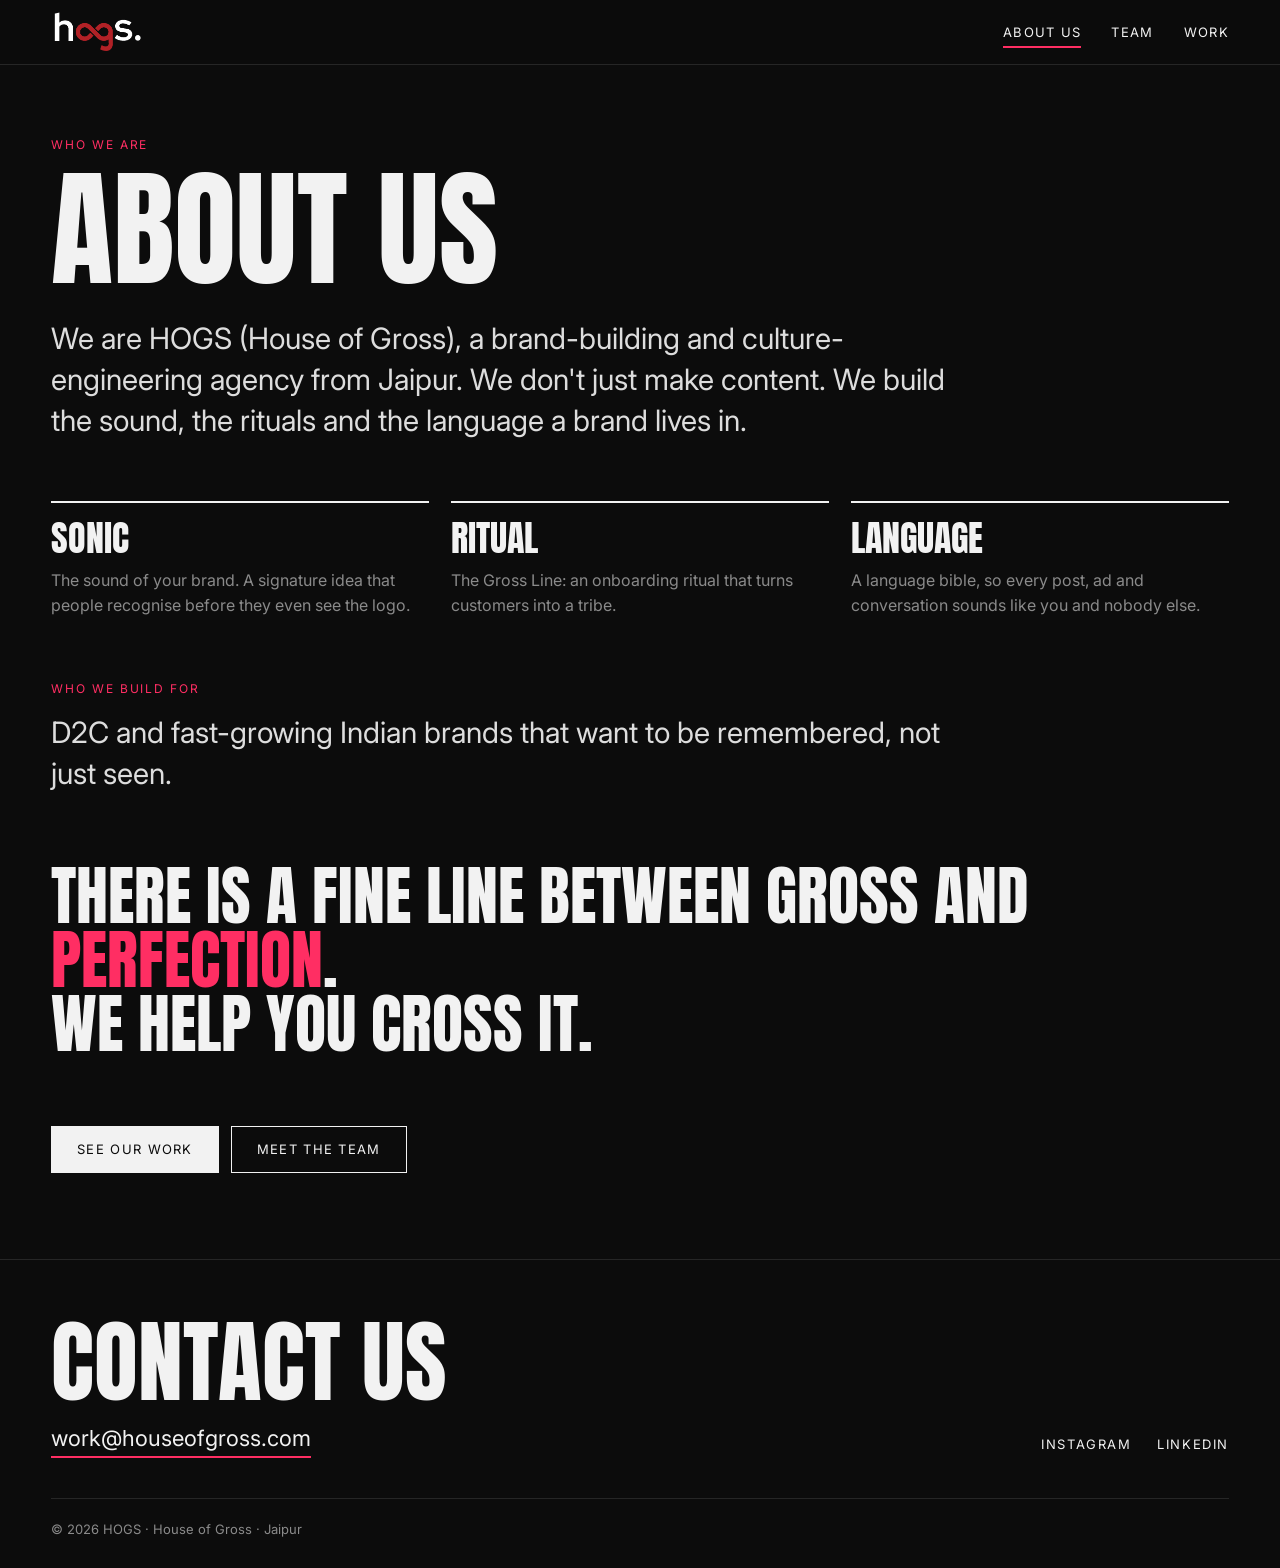
==== about.html @ 58423168 "Add files via upload" ====
<!DOCTYPE html>
<html lang="en"><head>
<meta charset="utf-8">
<meta name="viewport" content="width=device-width, initial-scale=1">
<title>About us | HOGS — House of Gross</title>
<link rel="icon" type="image/png" href="images/favicon.png?v=2">
<link rel="preconnect" href="https://fonts.googleapis.com">
<link rel="preconnect" href="https://fonts.gstatic.com" crossorigin>
<link href="https://fonts.googleapis.com/css2?family=Anton&family=Inter:wght@400;500;600&display=swap" rel="stylesheet">
<link rel="stylesheet" href="css/style.css?v=2">
</head><body>
<main class="page">
  <div class="eyebrow rise">Who we are</div>
  <h1 class="rise" style="--i:1">About us</h1>
  <p class="lead rise" style="--i:2">We are HOGS (House of Gross), a brand-building and culture-engineering agency from Jaipur. We don't just make content. We build the sound, the rituals and the language a brand lives in.</p>

  <div class="cols">
    <div class="col rise" style="--i:3"><h3>Sonic</h3><p>The sound of your brand. A signature idea that people recognise before they even see the logo.</p></div>
    <div class="col rise" style="--i:4"><h3>Ritual</h3><p>The Gross Line: an onboarding ritual that turns customers into a tribe.</p></div>
    <div class="col rise" style="--i:5"><h3>Language</h3><p>A language bible, so every post, ad and conversation sounds like you and nobody else.</p></div>
  </div>

  <div class="eyebrow">Who we build for</div>
  <p class="lead">D2C and fast-growing Indian brands that want to be remembered, not just seen.</p>

  <p class="quote">There is a fine line between Gross and <b>Perfection</b>.<br>We help you cross it.</p>

  <p><a class="btn" href="work.html">See our work</a> &nbsp; <a class="btn ghost" href="team.html">Meet the team</a></p>
</main>
<script src="js/layout.js?v=1"></script>
</body></html>
---- css/style.css ----
*{box-sizing:border-box}
:root{--bg:#0c0c0c;--fg:#f2f2f2;--mut:#8a8a8a;--line:#262626;--acc:#ff2e63}
html{scroll-behavior:smooth}
body{margin:0;background:var(--bg);color:var(--fg);font:16px/1.6 Inter,system-ui,sans-serif}
body.loading{overflow:hidden}
a{color:inherit;text-decoration:none}
h1,h2,h3{font-family:Anton,Impact,sans-serif;font-weight:400;text-transform:uppercase;margin:0;line-height:.95}

/* ===== LOGO LOADER ===== */
#loader{position:fixed;inset:0;z-index:100;background:#0c0c0c;display:flex;flex-direction:column;align-items:center;justify-content:center;gap:22px;
  transition:transform .9s cubic-bezier(.77,0,.18,1);animation:fail 0s 8s forwards}
#loader.out{transform:translateY(-100%)}
#loader img{width:clamp(120px,18vw,200px);opacity:0;transform:scale(.8);filter:blur(10px);
  animation:logoIn 1.1s cubic-bezier(.2,.7,.2,1) .2s forwards}
#loader span{height:2px;width:0;background:var(--acc);animation:line 1s ease .9s forwards}
@keyframes logoIn{to{opacity:1;transform:none;filter:blur(0)}}
@keyframes line{to{width:clamp(120px,18vw,200px)}}
@keyframes fail{to{visibility:hidden}}

/* ===== HEADER ===== */
header.site{position:sticky;top:0;z-index:20;display:flex;align-items:center;justify-content:space-between;
  padding:12px 4vw;background:rgba(12,12,12,.94);border-bottom:1px solid var(--line)}
header.site .logo img{height:40px;width:auto;display:block}
header.site nav{display:flex;gap:30px}
header.site nav a{position:relative;padding:6px 0;font-size:13px;letter-spacing:.1em;text-transform:uppercase}
header.site nav a:after{content:"";position:absolute;left:0;bottom:0;height:2px;width:0;background:var(--acc);transition:width .3s ease}
header.site nav a:hover:after,header.site nav a.on:after{width:100%}

/* ===== FOOTER ===== */
footer.site{display:grid;grid-template-columns:1fr auto;gap:30px;align-items:end;
  margin-top:50px;padding:60px 4vw 28px;border-top:1px solid var(--line)}
footer.site h3{font-size:clamp(40px,7vw,96px)}
footer.site h3 a:hover{color:var(--acc)}
footer.site .em{display:inline-block;margin-top:16px;font-size:clamp(16px,2vw,22px);border-bottom:2px solid var(--acc)}
footer.site .fs{display:flex;gap:26px}
footer.site .fs a{font-size:13px;letter-spacing:.12em;text-transform:uppercase;border-bottom:1px solid transparent;padding-bottom:3px;transition:.25s}
footer.site .fs a:hover{color:var(--acc);border-color:var(--acc)}
footer.site .fb{grid-column:1/-1;margin-top:10px;padding-top:20px;border-top:1px solid var(--line);color:var(--mut);font-size:13px}

/* ===== PHOTO WALL (justified rows) ===== */
#wall{padding:4px}
.row{display:flex;gap:4px;margin-bottom:4px}
.row img{flex:var(--r) 1 0px;min-width:0;height:100%;object-fit:cover;display:block;background:#181818;
  opacity:0;transform:translateY(40px);
  transition:opacity .8s ease,transform .8s cubic-bezier(.2,.7,.2,1);
  transition-delay:calc(min(var(--i),10)*70ms)}
body.show .row img{opacity:1;transform:none}

/* ===== INNER PAGES ===== */
.page{max-width:1300px;margin:0 auto;padding:70px 4vw 20px}
.eyebrow{margin-bottom:14px;color:var(--acc);font-size:12px;letter-spacing:.16em;text-transform:uppercase}
.page h1{font-size:clamp(52px,10vw,140px);margin-bottom:28px}
.lead{max-width:900px;margin:0 0 20px;font-size:clamp(19px,2.3vw,30px);line-height:1.4;color:#ddd}
.cols{display:grid;grid-template-columns:repeat(3,1fr);gap:22px;margin:60px 0}
.col{padding-top:18px;border-top:2px solid var(--fg)}
.col h3{margin-bottom:12px;font-size:36px}.col p{margin:0;color:var(--mut)}
.quote{margin:70px 0;font:clamp(30px,5vw,68px)/1 Anton,Impact,sans-serif;text-transform:uppercase}
.quote b{color:var(--acc);font-weight:400}
.btn{display:inline-block;padding:13px 26px;background:var(--fg);color:var(--bg);font-size:13px;letter-spacing:.1em;text-transform:uppercase;transition:.25s}
.btn:hover{background:var(--acc);color:#fff}
.btn.ghost{background:none;color:var(--fg);box-shadow:inset 0 0 0 1px var(--fg)}
.btn.ghost:hover{background:var(--fg);color:var(--bg)}

/* team */
.team{display:grid;grid-template-columns:repeat(4,1fr);gap:16px;margin-top:50px}
.mem{background:#161616;padding-bottom:18px}
.mem .pic{position:relative;overflow:hidden;aspect-ratio:4/5;display:flex;align-items:center;justify-content:center;
  background:linear-gradient(160deg,var(--a),var(--b));font:96px Anton,Impact,sans-serif;color:rgba(255,255,255,.9)}
.mem .pic img{position:absolute;inset:0;width:100%;height:100%;object-fit:cover;transition:transform .7s ease}
.mem:hover .pic img{transform:scale(1.06)}
.mem h3{margin:18px 18px 4px;font-size:26px}
.mem .role{margin:0 18px;color:var(--acc);font-size:11px;letter-spacing:.14em;text-transform:uppercase}
.mem p{margin:10px 18px 0;color:var(--mut);font-size:14px}

/* work */
.wk{margin-top:50px;border-top:1px solid var(--line)}
.wk .r{display:grid;grid-template-columns:minmax(240px,1fr) 2fr;gap:24px;align-items:center;
  padding:36px 0;border-bottom:1px solid var(--line);transition:padding .35s ease}
.wk .r:hover{padding-left:18px}
.wk .n{margin-bottom:8px;color:var(--acc);font-size:12px;letter-spacing:.16em}
.wk h2{font-size:clamp(34px,5vw,66px)}
.wk ul{display:flex;flex-wrap:wrap;gap:8px;margin:0;padding:0;list-style:none}
.wk li{padding:8px 16px;border:1px solid #3a3a3a;font-size:14px;transition:.25s}
.wk li:hover{background:var(--acc);border-color:var(--acc)}

/* page animation */
.rise{animation:up .8s cubic-bezier(.2,.7,.2,1) both;animation-delay:calc(var(--i,0)*.1s)}
@keyframes up{from{opacity:0;transform:translateY(30px)}to{opacity:1;transform:none}}

@media(max-width:900px){
  .team{grid-template-columns:repeat(2,1fr)}
  .cols{grid-template-columns:1fr}
  .wk .r{grid-template-columns:1fr}
  footer.site{grid-template-columns:1fr}
}
@media(max-width:600px){header.site nav{gap:16px}header.site nav a{font-size:12px}header.site .logo img{height:32px}}
@media(prefers-reduced-motion:reduce){
  #loader img{animation:none;opacity:1;transform:none;filter:none}#loader span{animation:none;width:120px}
  .row img{opacity:1;transform:none;transition:none}.rise{animation:none}
}
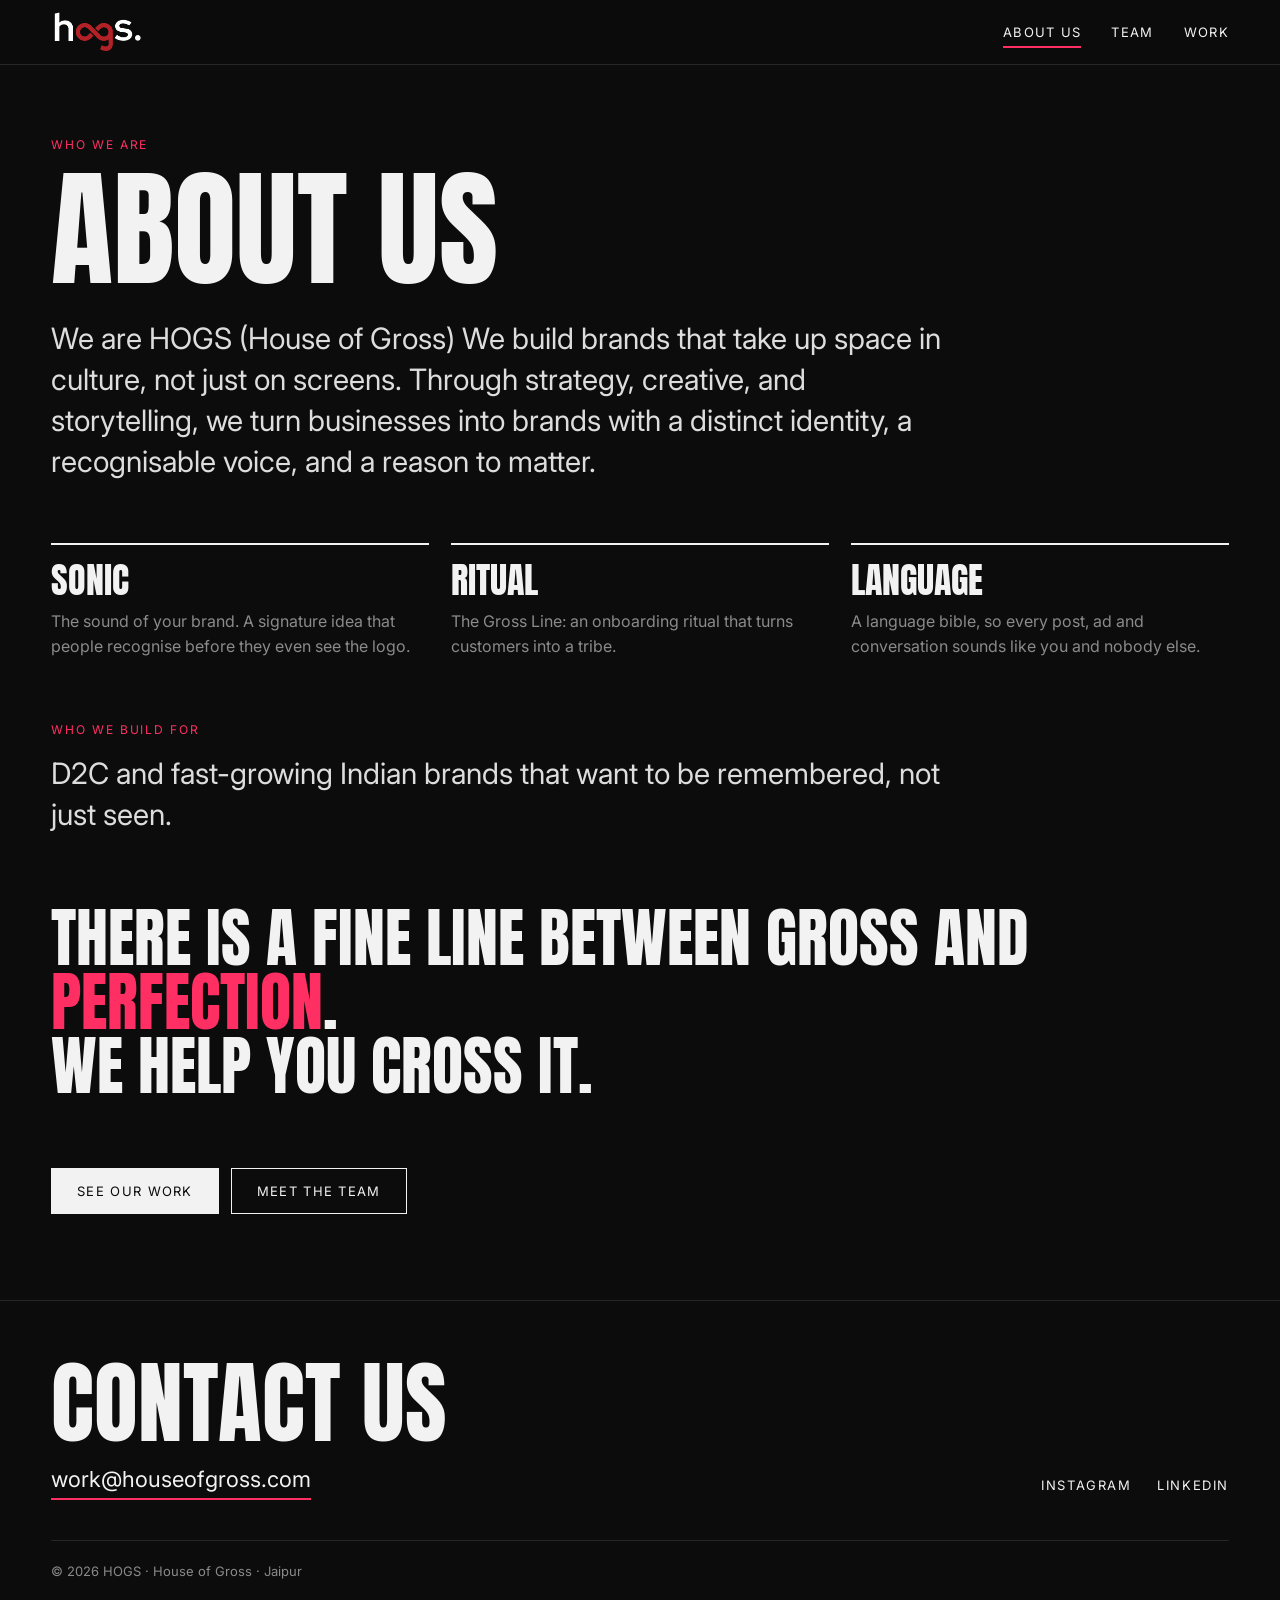
==== commit a2af649f: "Update about.html" ====
--- a/about.html
+++ b/about.html
@@ -12,7 +12,9 @@
 <main class="page">
   <div class="eyebrow rise">Who we are</div>
   <h1 class="rise" style="--i:1">About us</h1>
-  <p class="lead rise" style="--i:2">We are HOGS (House of Gross), a brand-building and culture-engineering agency from Jaipur. We don't just make content. We build the sound, the rituals and the language a brand lives in.</p>
+  <p class="lead rise" style="--i:2">We are HOGS (House of Gross)
+We build brands that take up space in culture, not just on screens.
+Through strategy, creative, and storytelling, we turn businesses into brands with a distinct identity, a recognisable voice, and a reason to matter.</p>
 
   <div class="cols">
     <div class="col rise" style="--i:3"><h3>Sonic</h3><p>The sound of your brand. A signature idea that people recognise before they even see the logo.</p></div>
@@ -28,4 +30,4 @@
   <p><a class="btn" href="work.html">See our work</a> &nbsp; <a class="btn ghost" href="team.html">Meet the team</a></p>
 </main>
 <script src="js/layout.js?v=1"></script>
-</body></html>+</body></html>
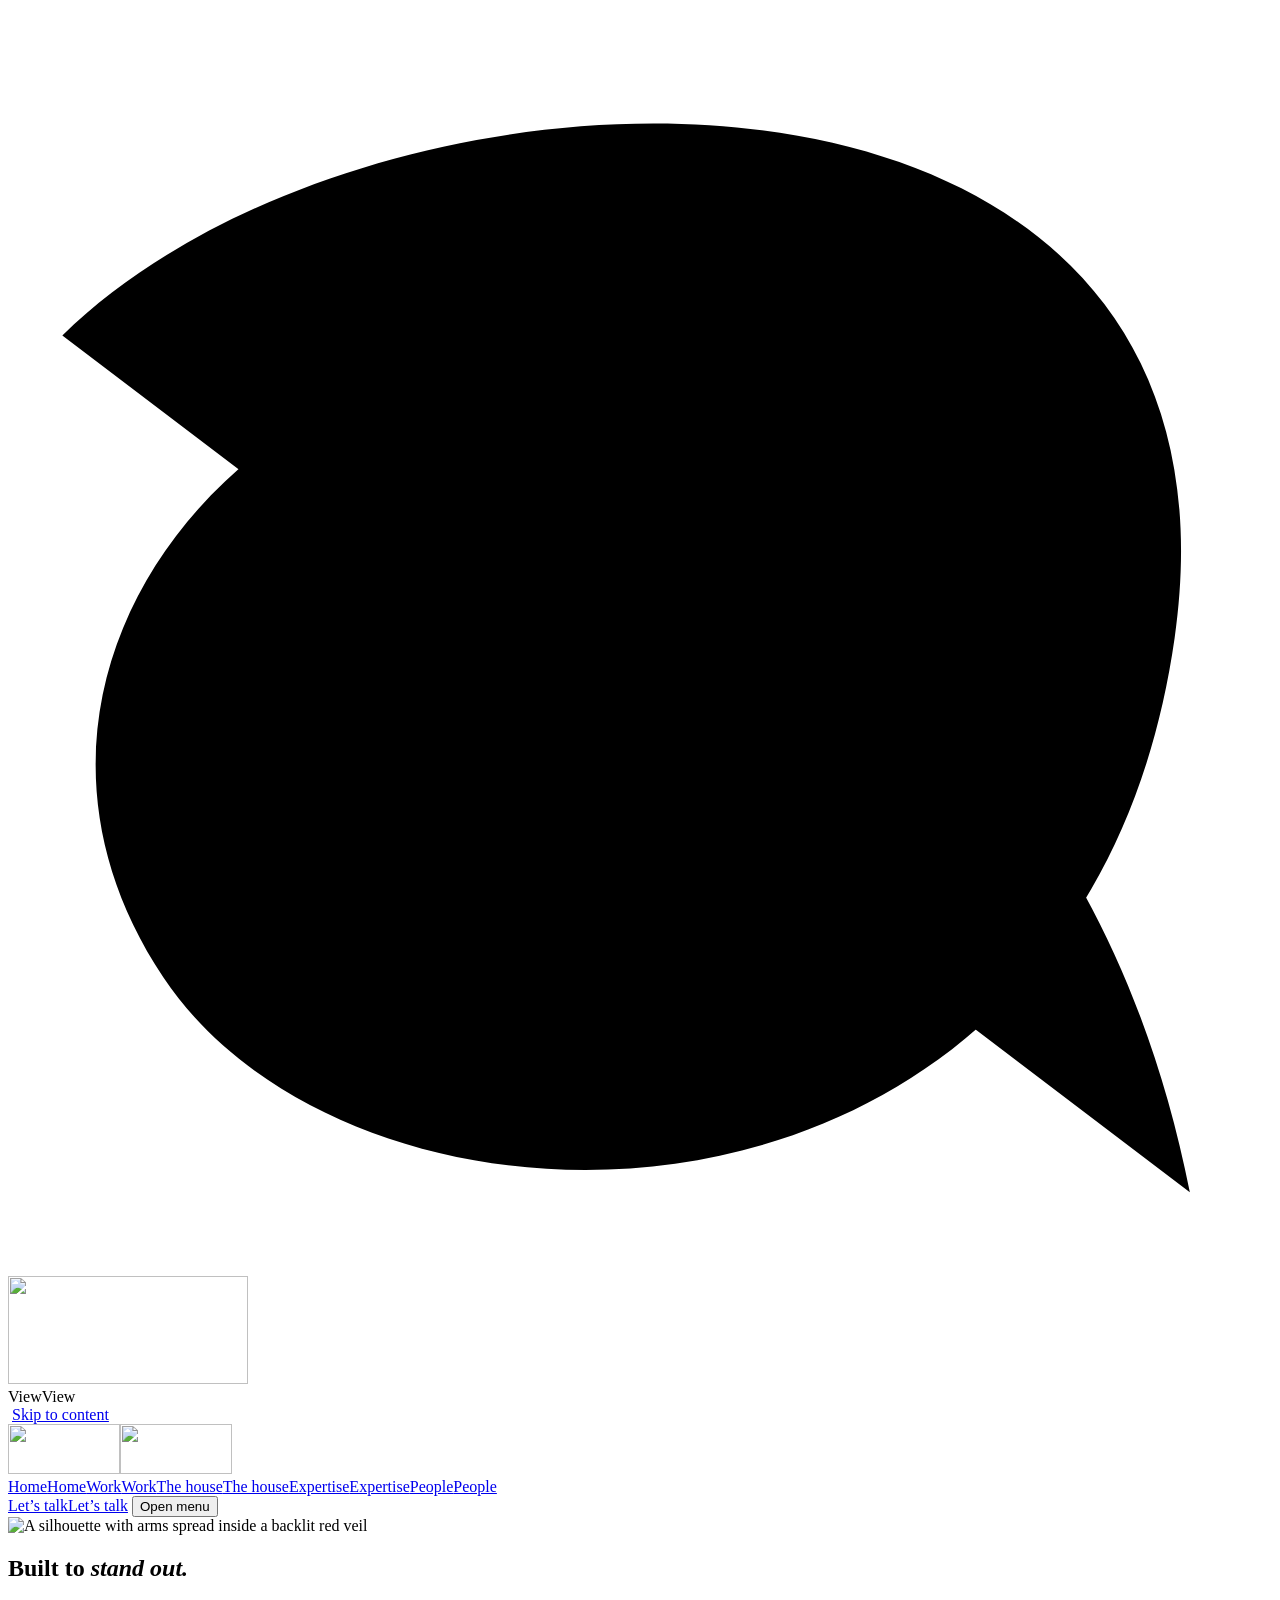
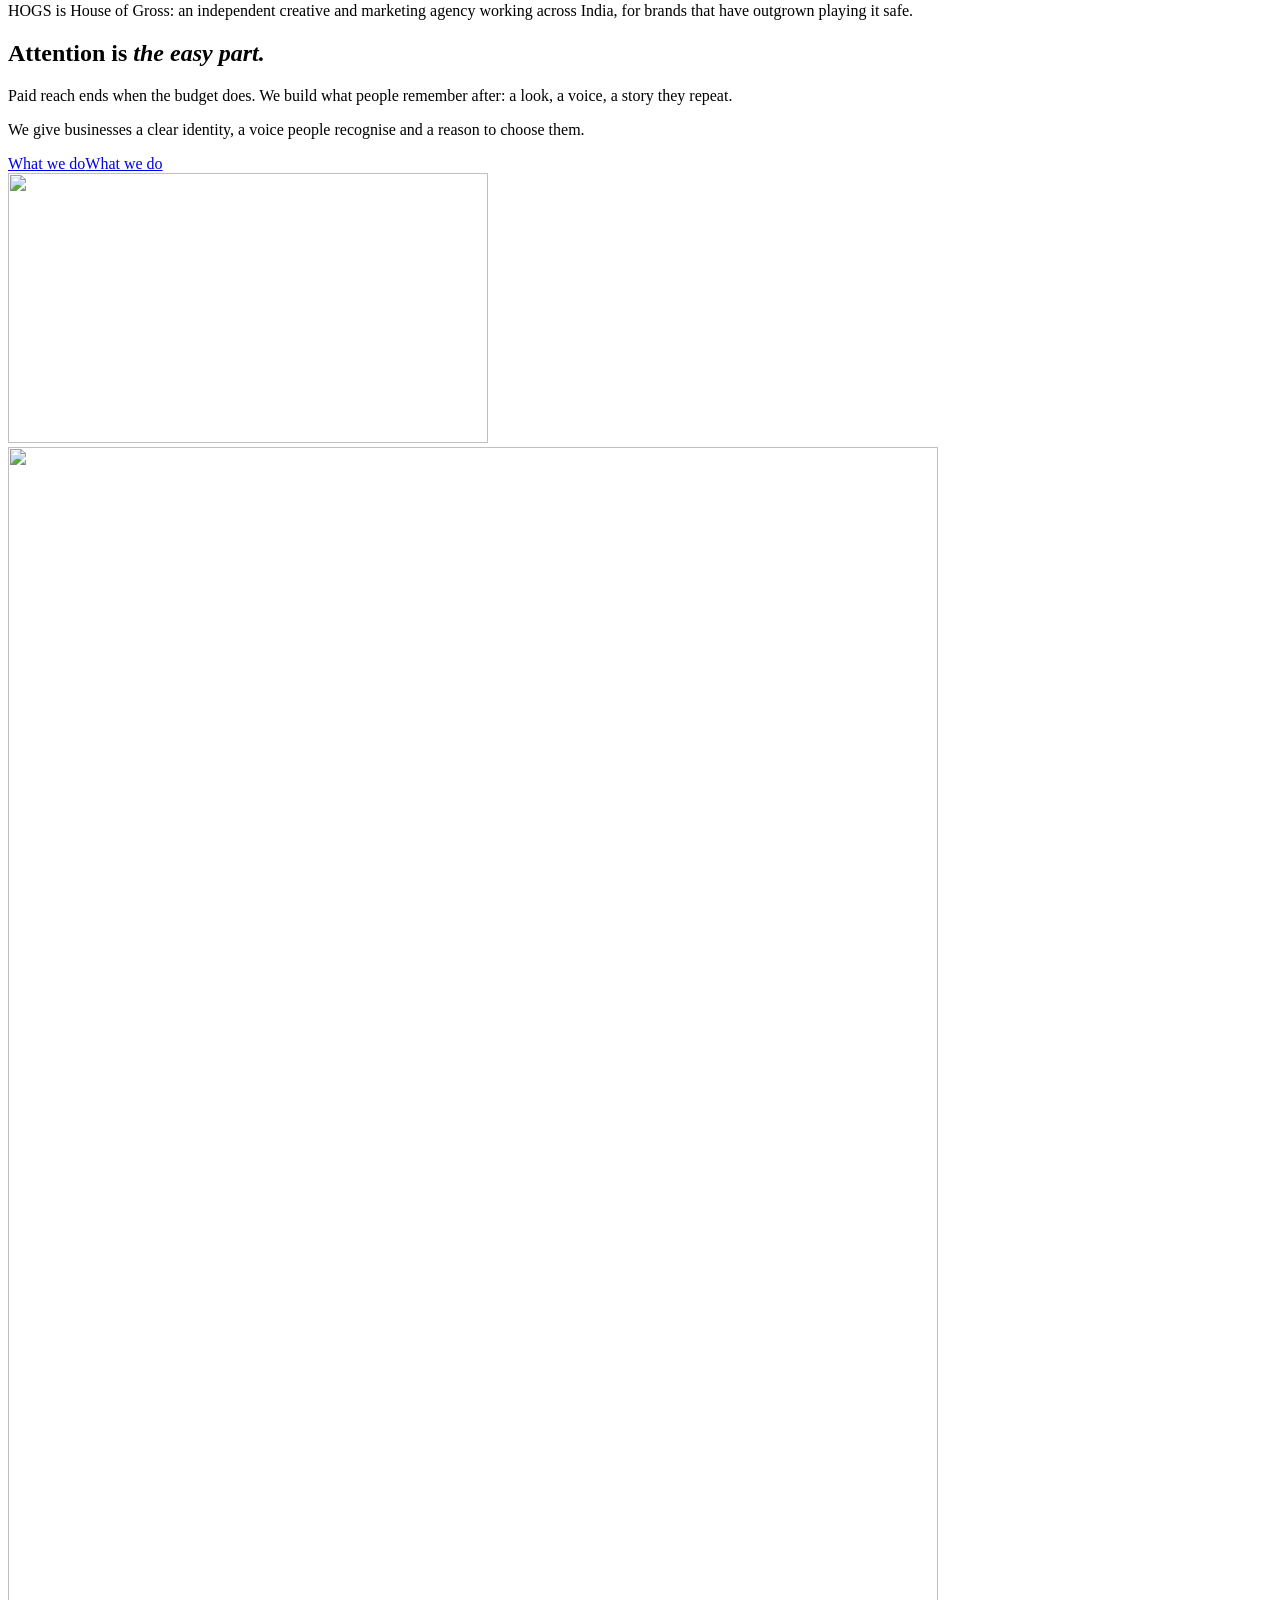
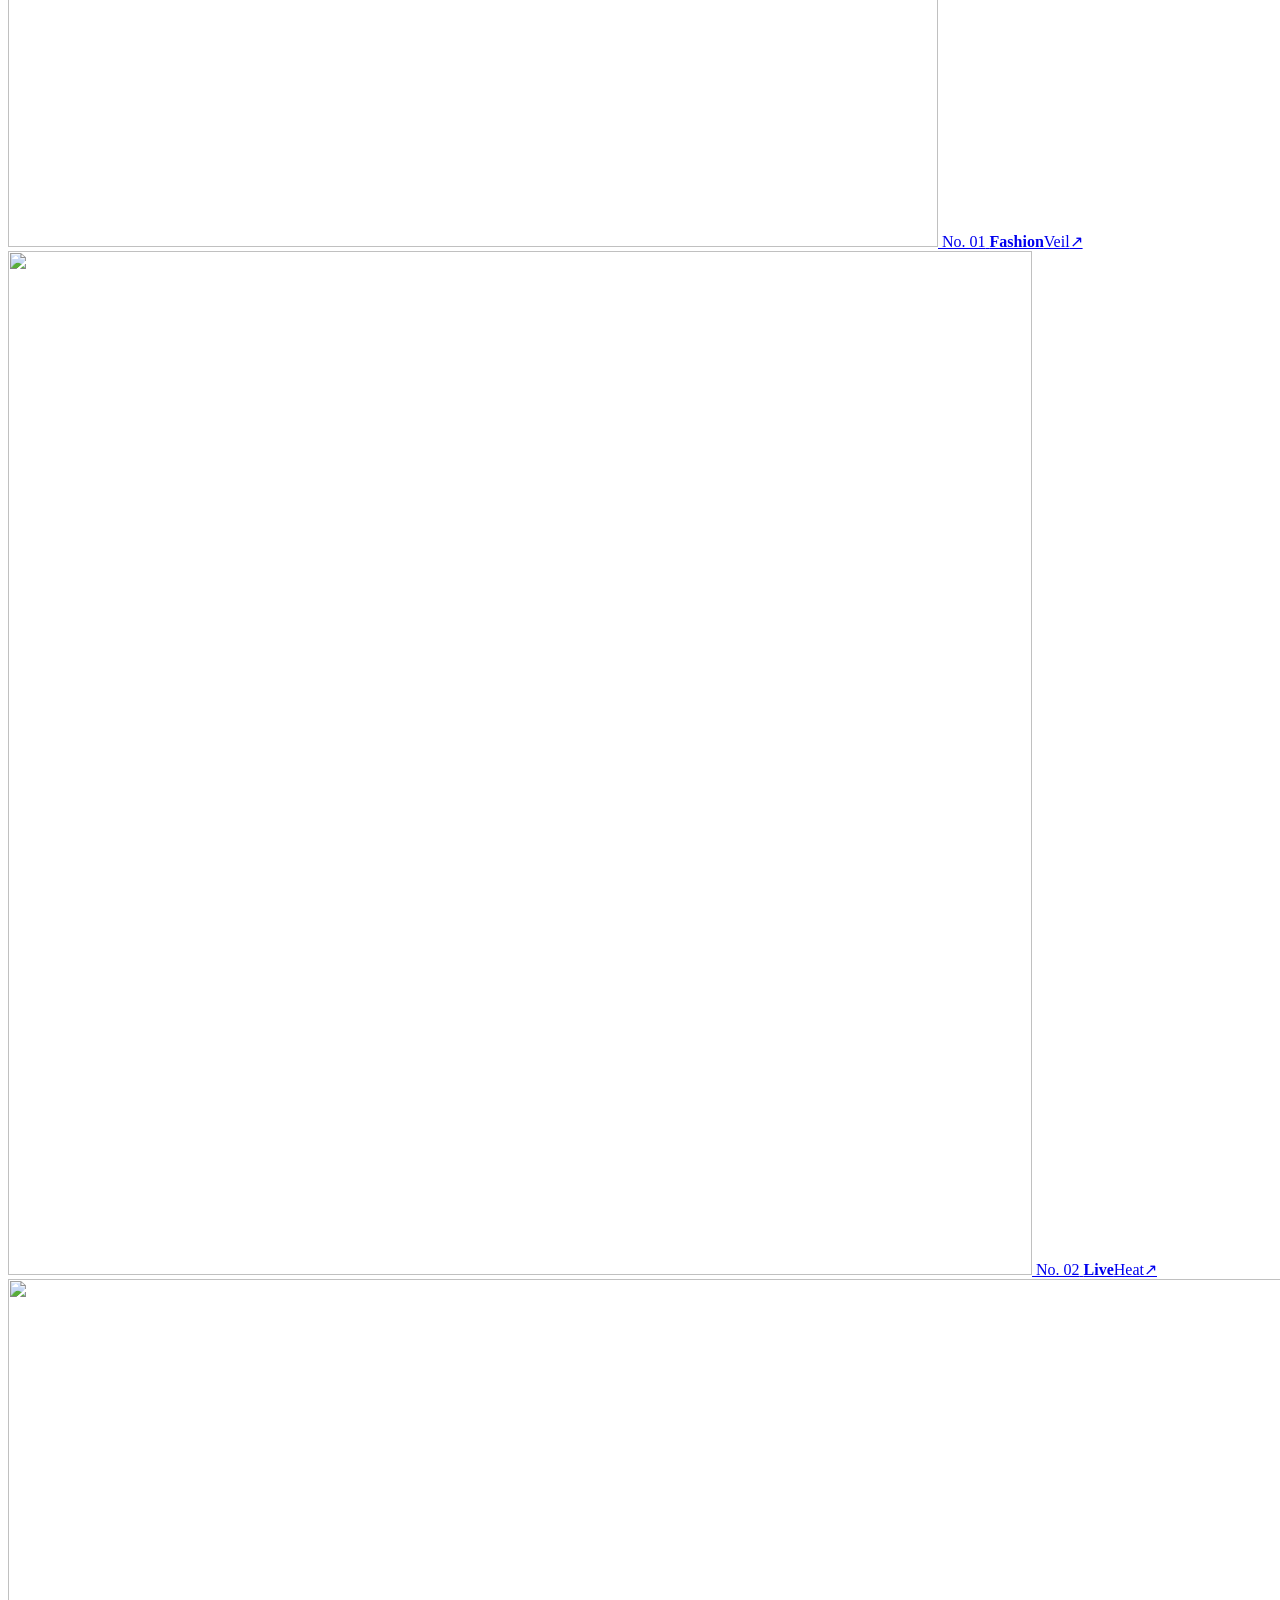
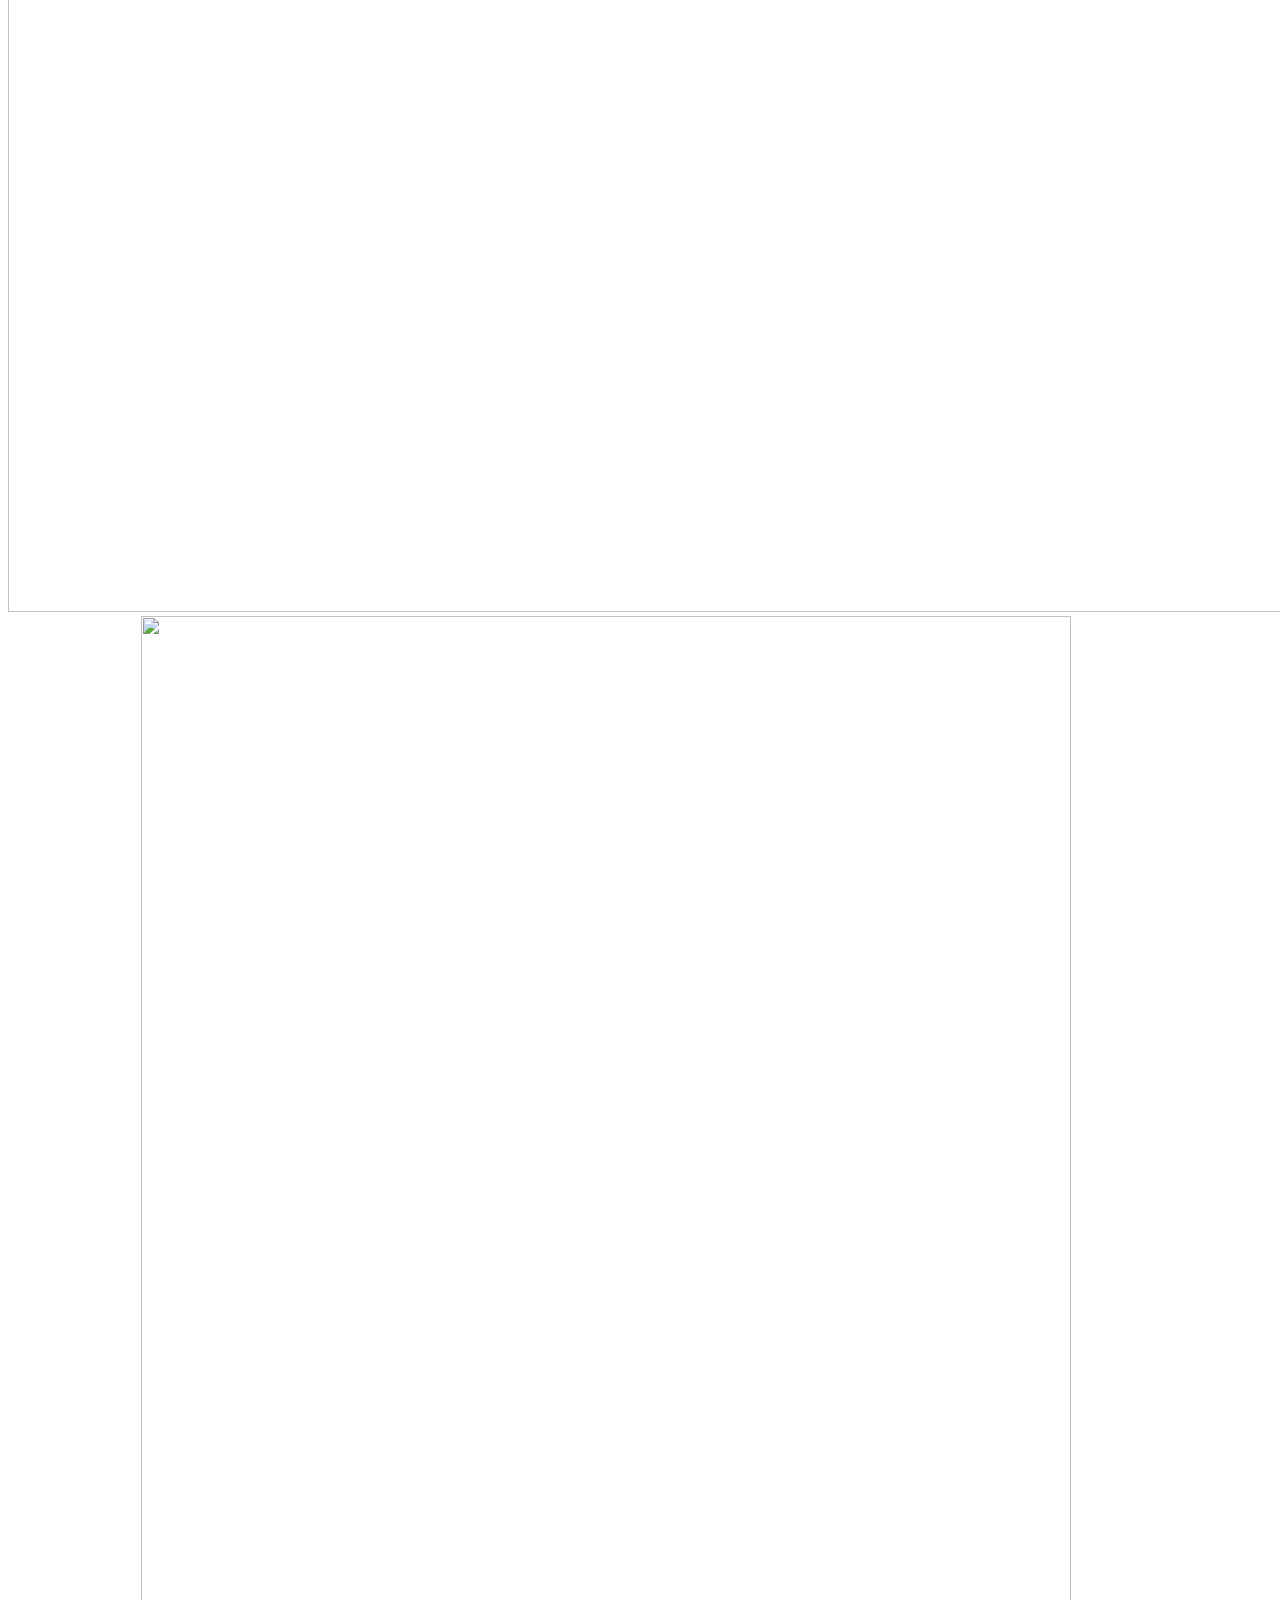
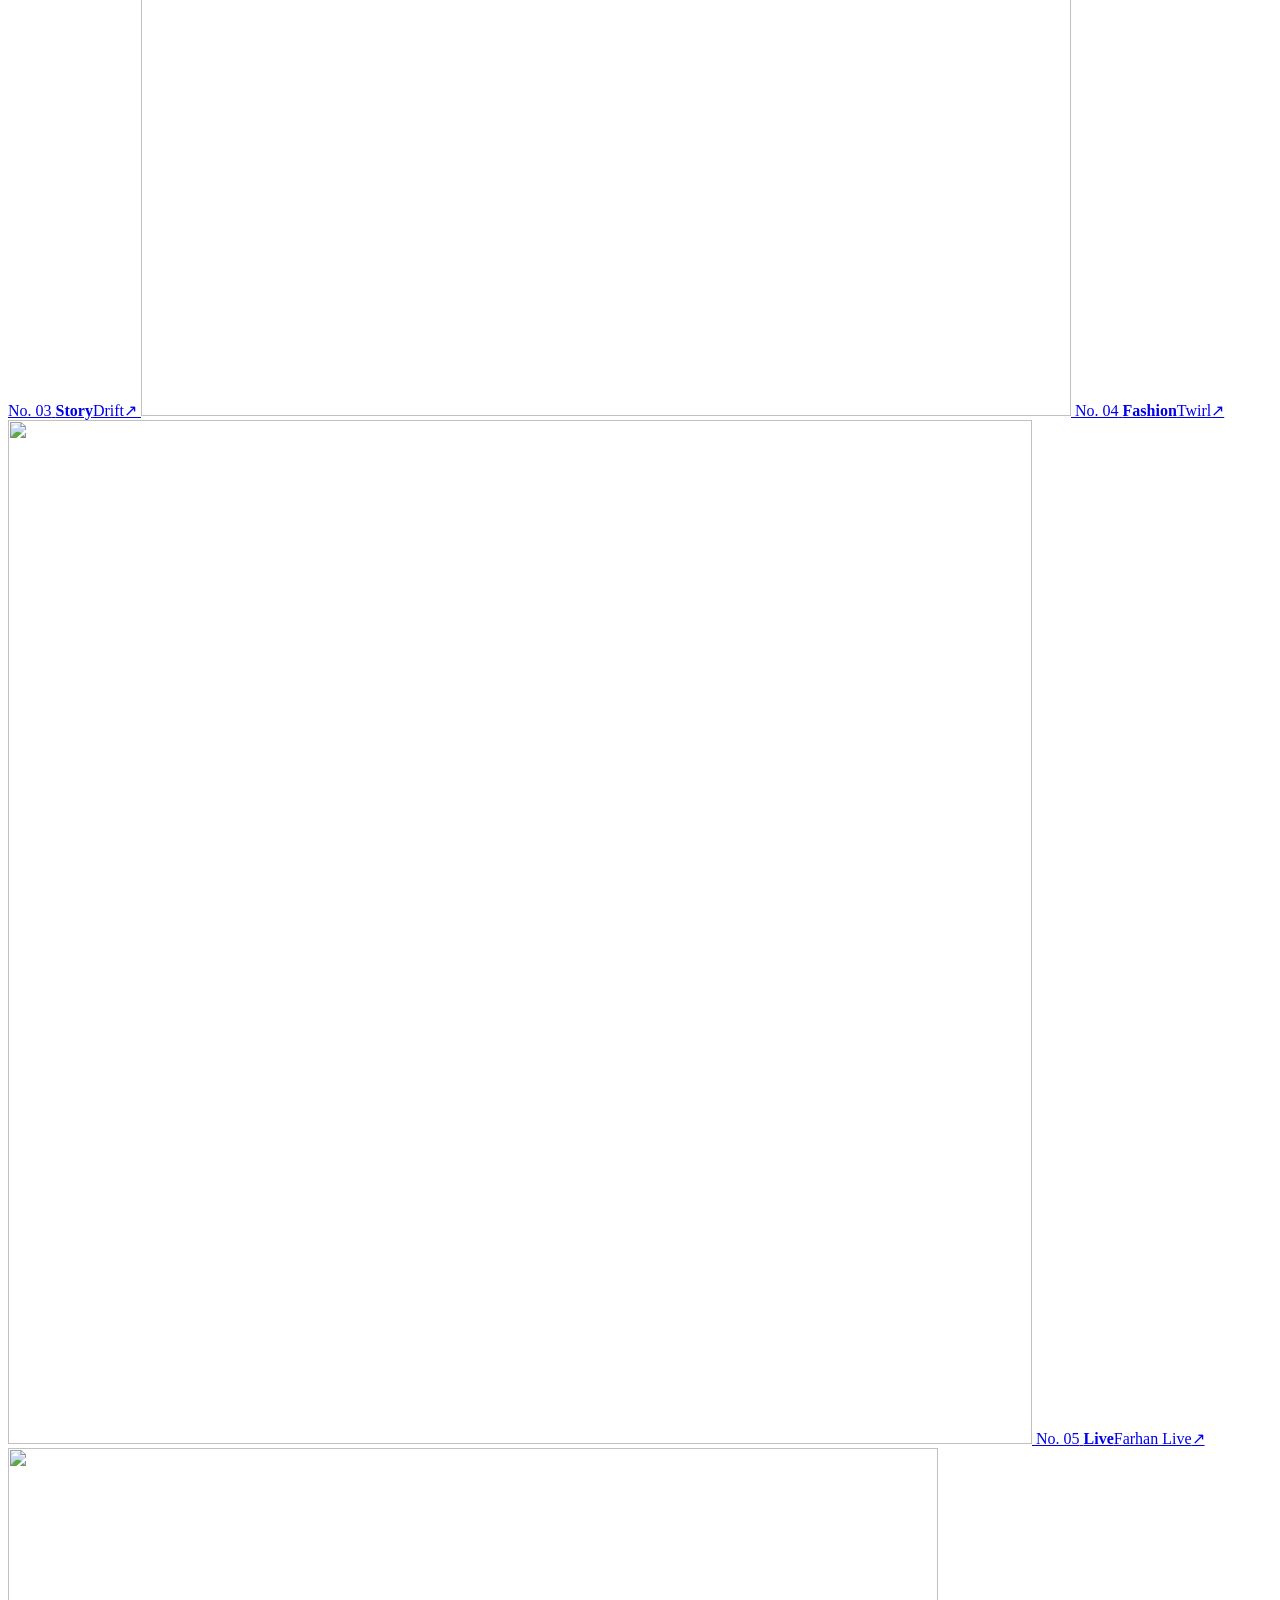
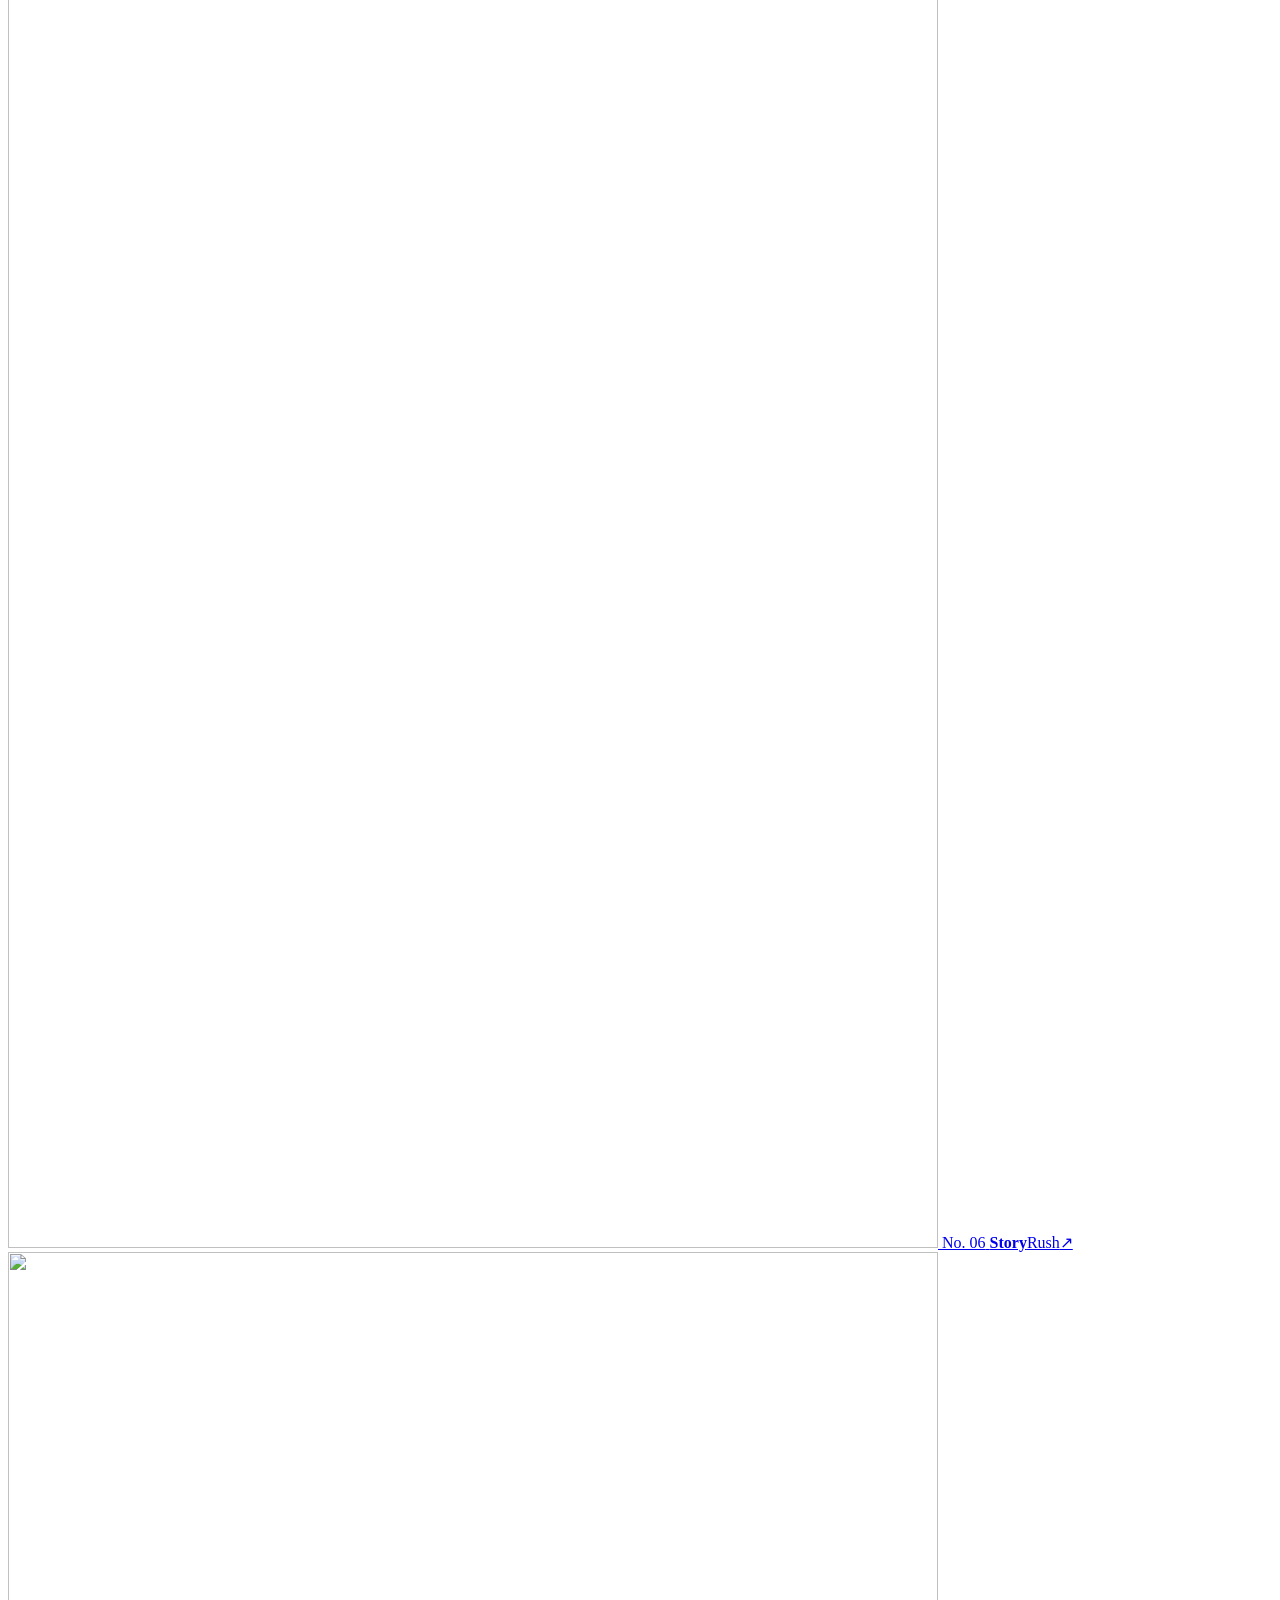
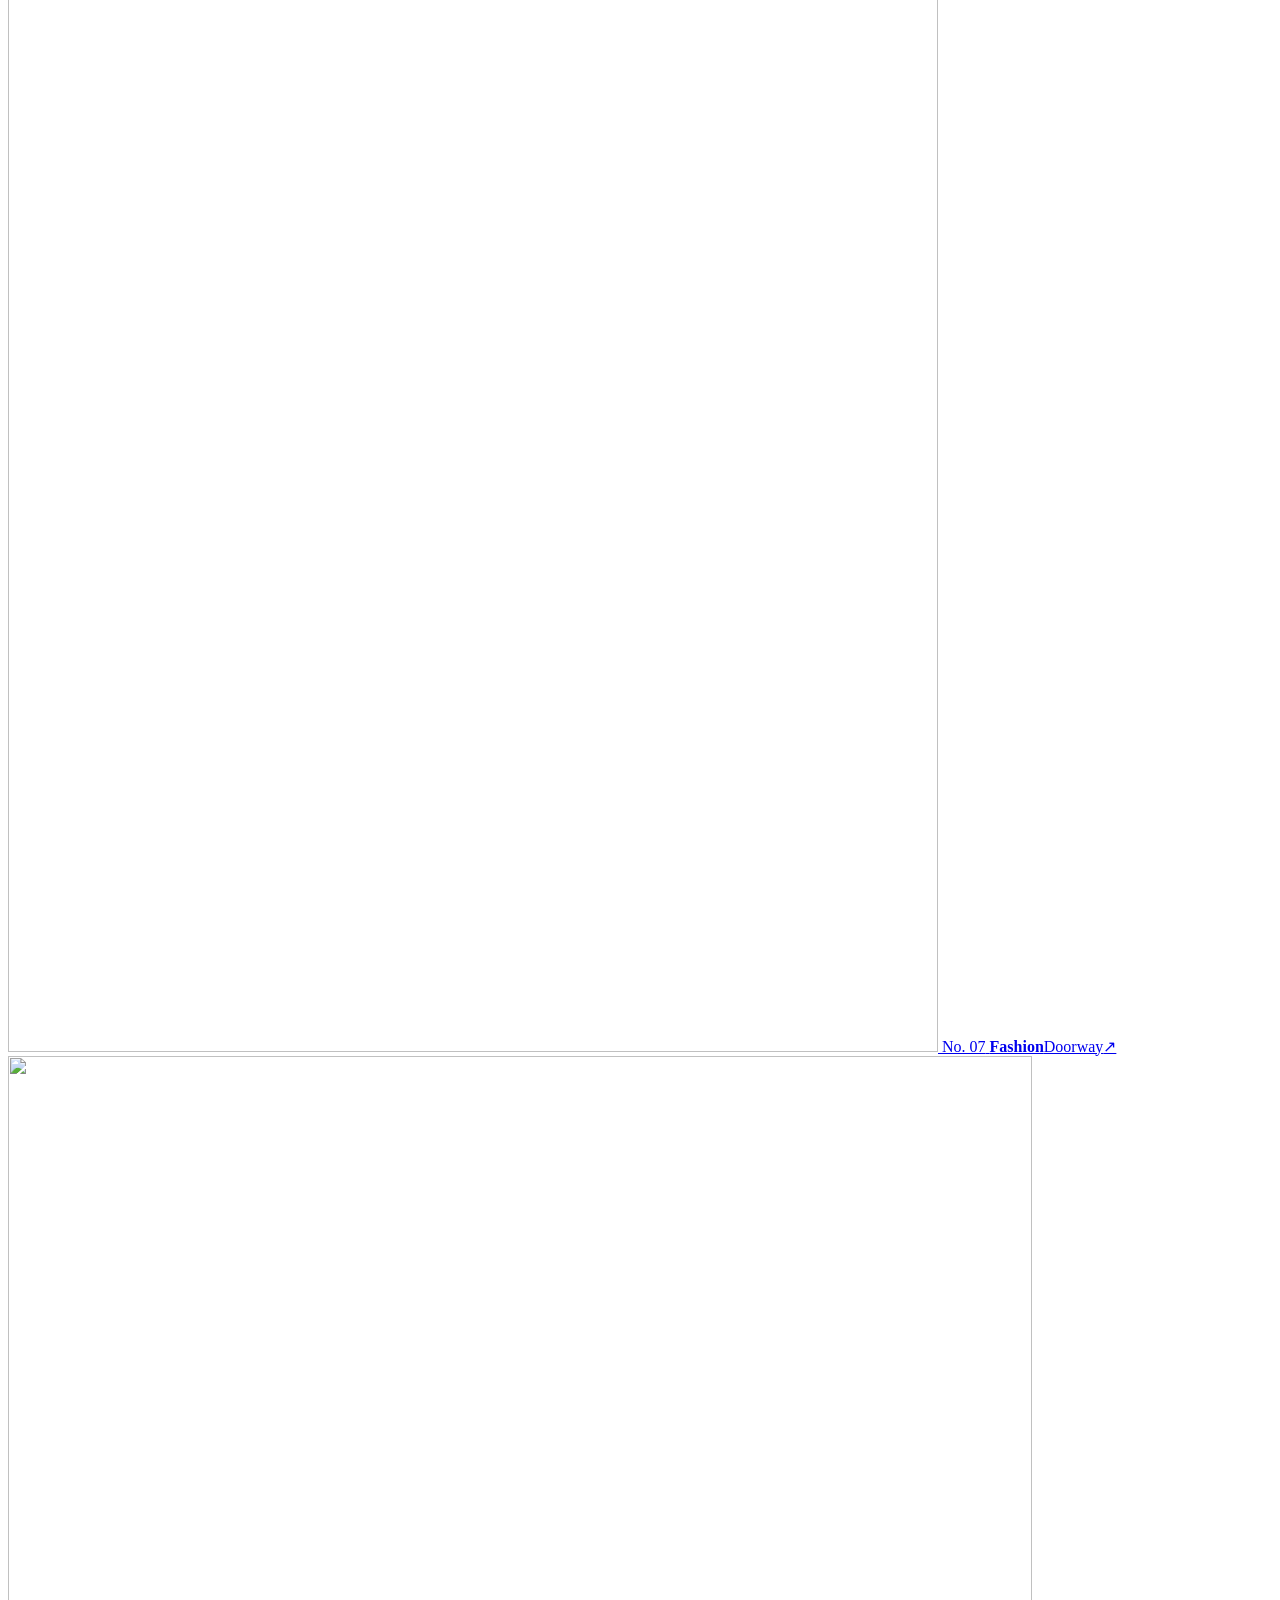
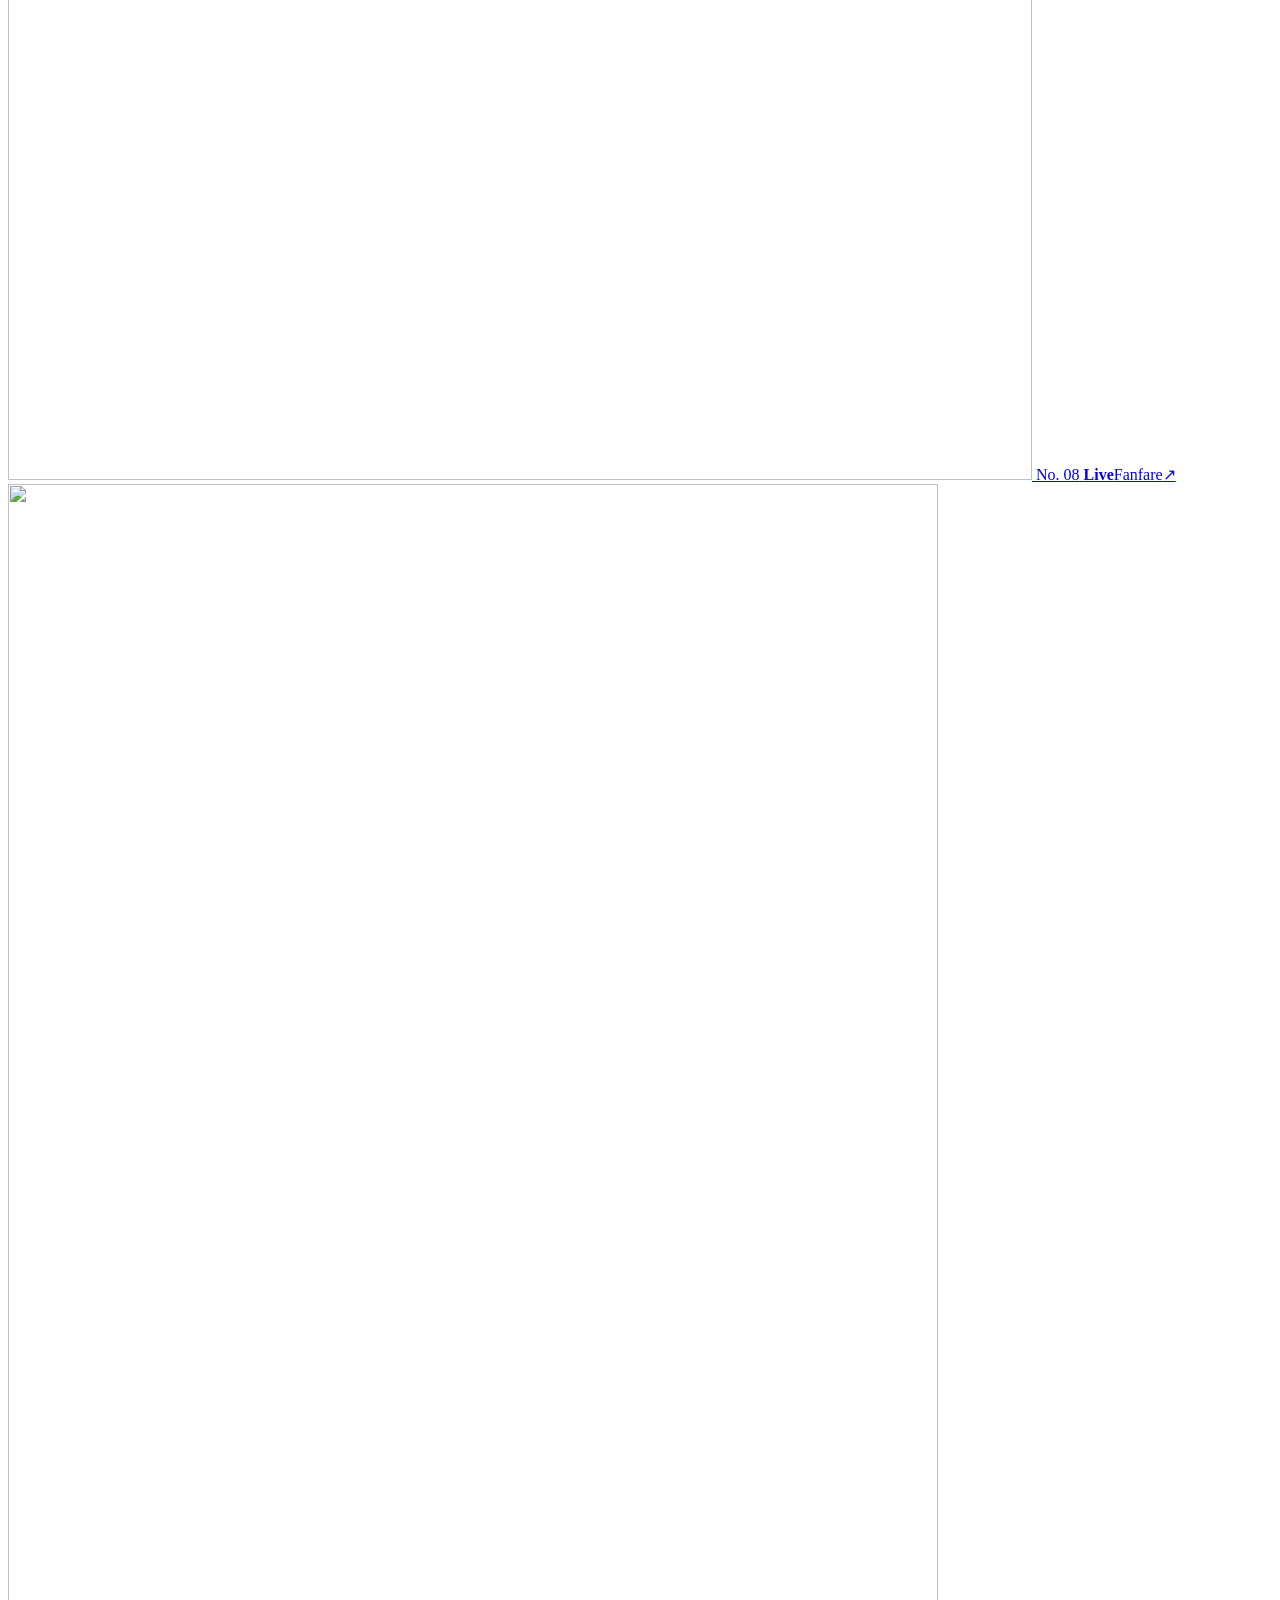
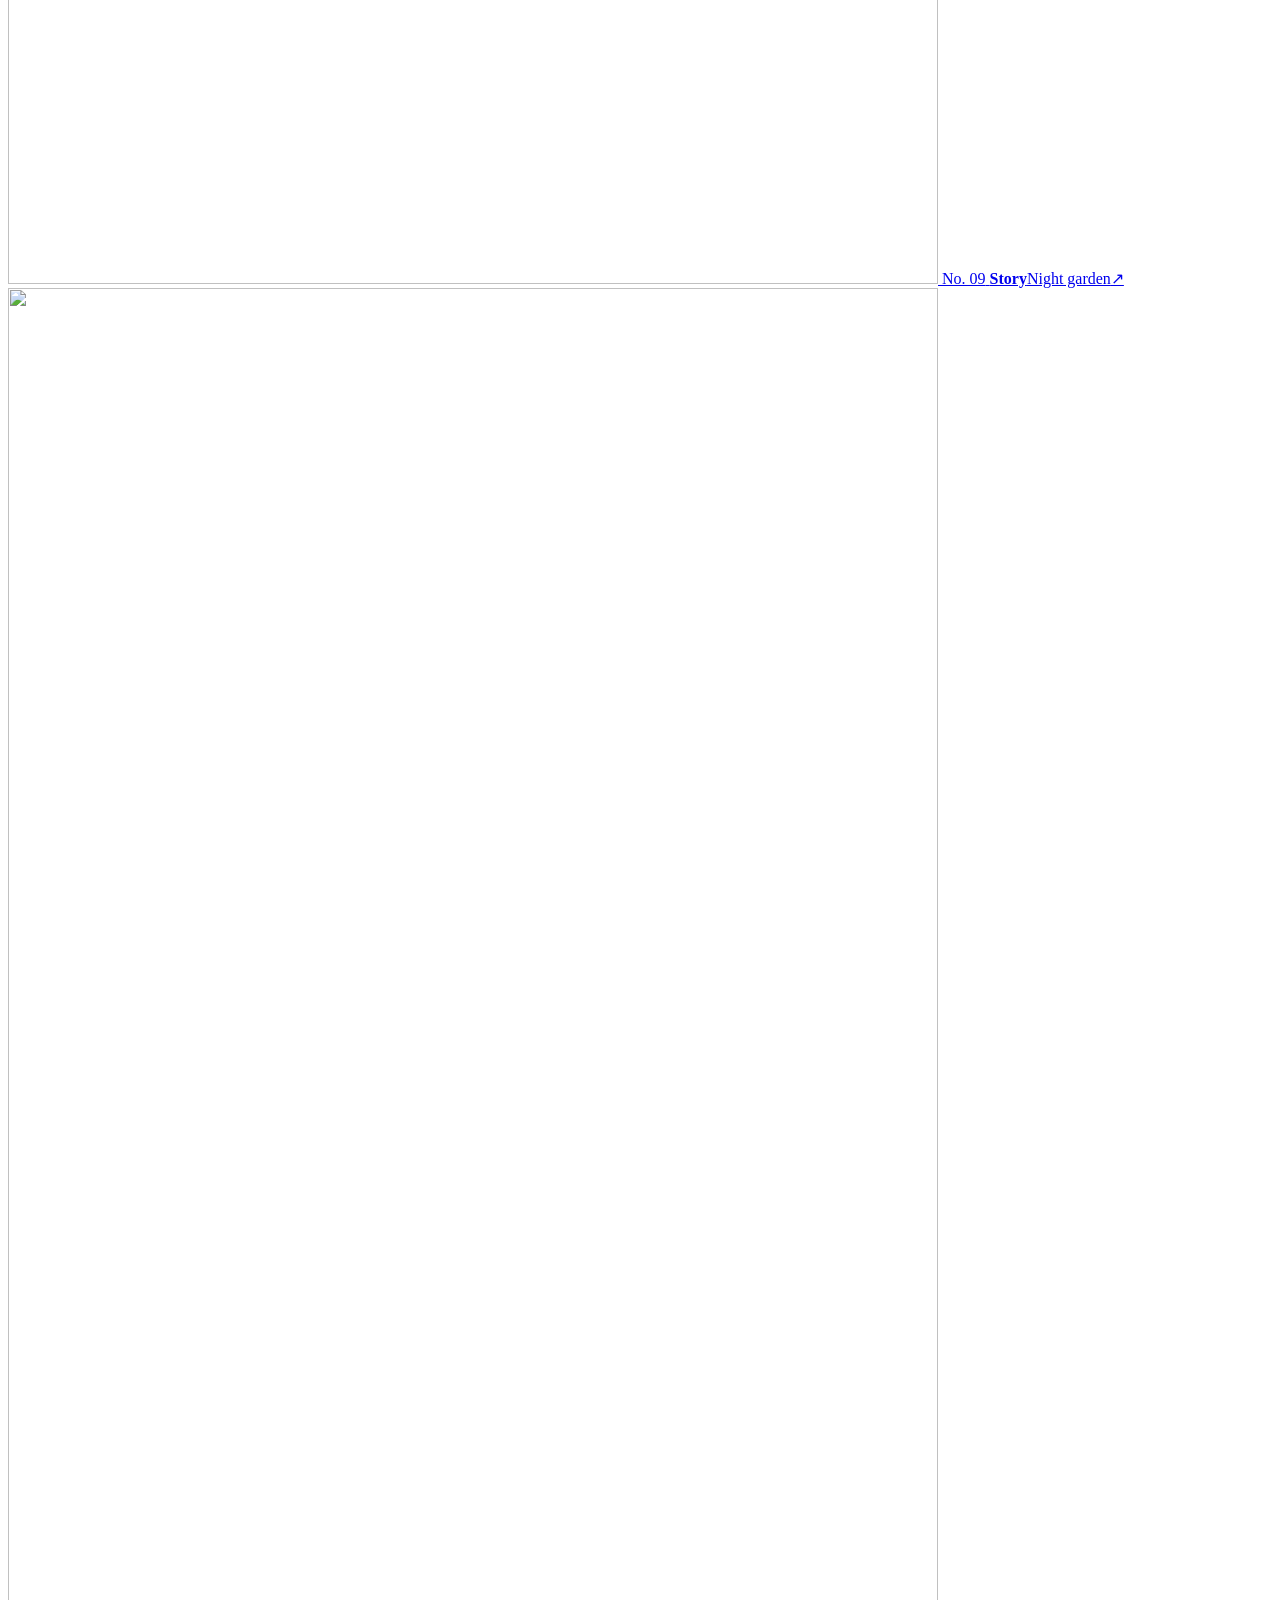
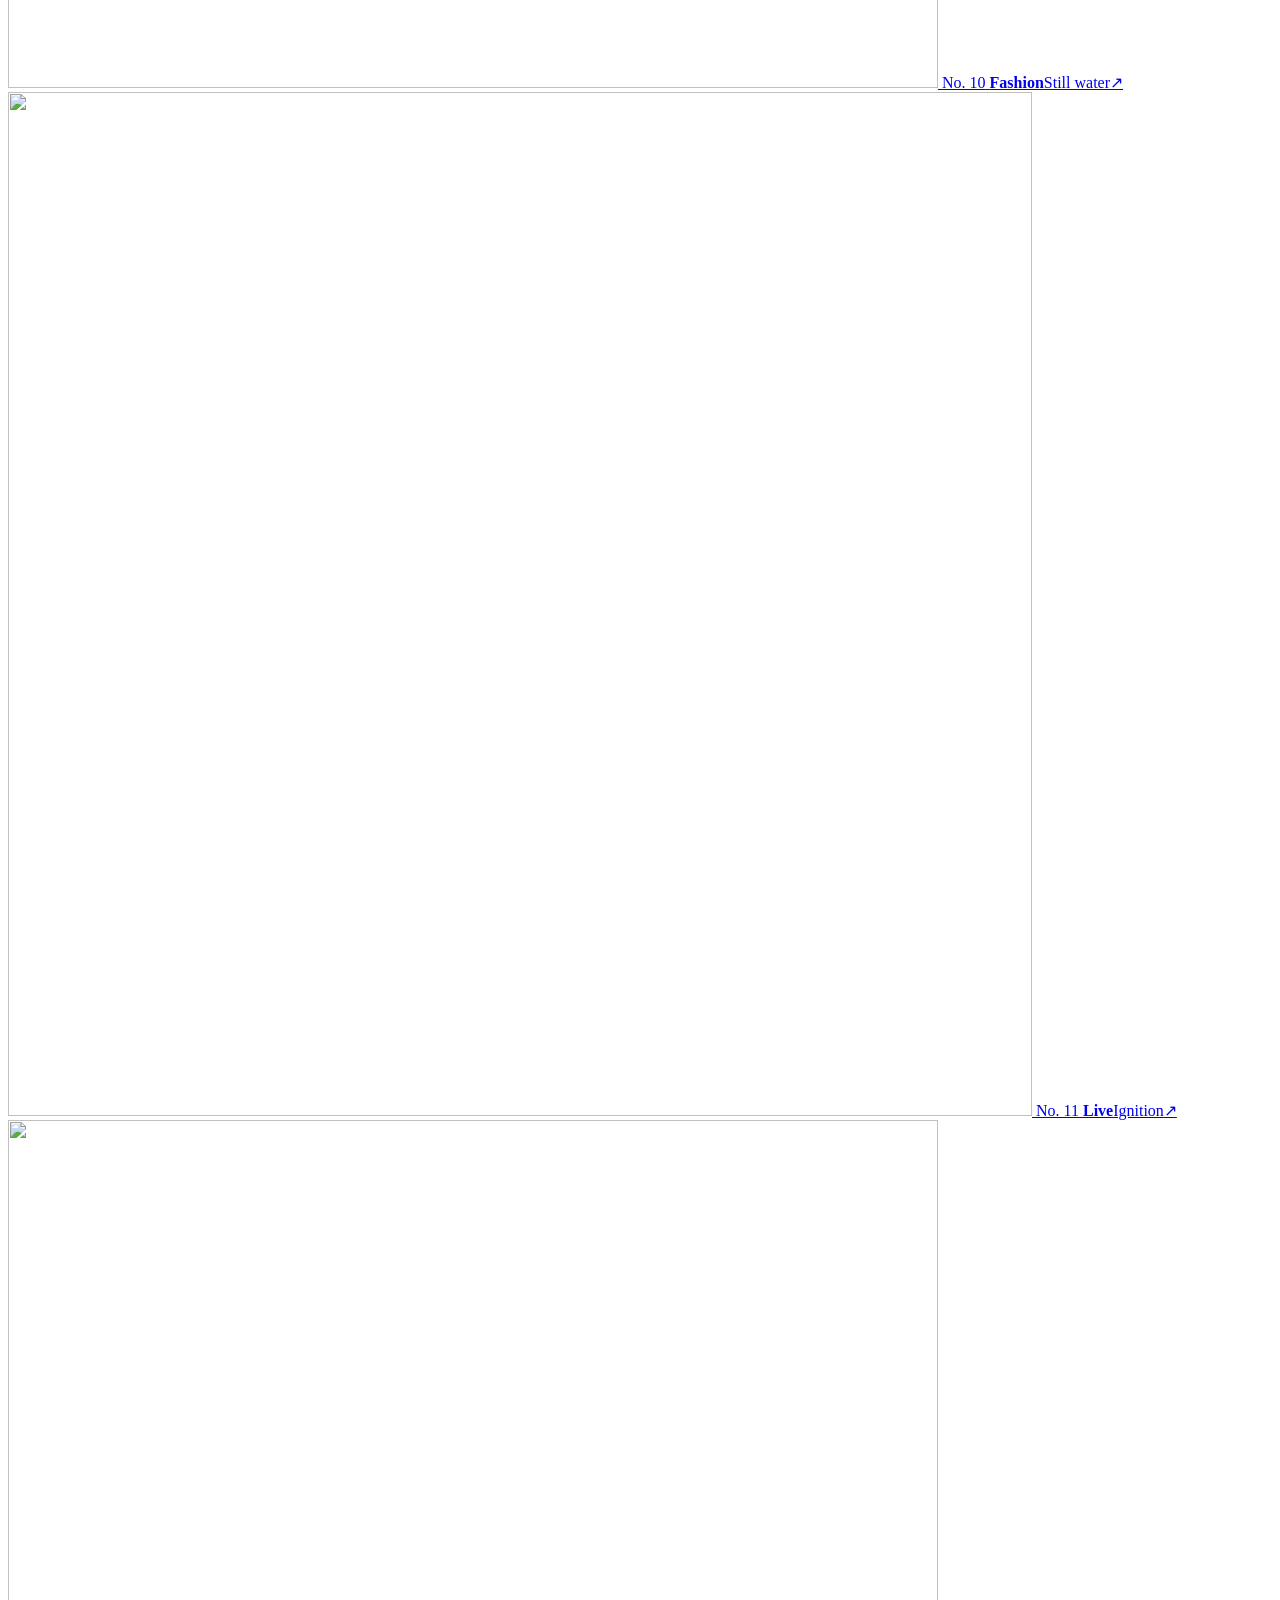
==== commit d56f84c4: "Add files via upload" ====
--- a/about.html
+++ b/about.html
@@ -1,33 +1,350 @@
-<!DOCTYPE html>
-<html lang="en"><head>
-<meta charset="utf-8">
-<meta name="viewport" content="width=device-width, initial-scale=1">
-<title>About us | HOGS — House of Gross</title>
-<link rel="icon" type="image/png" href="images/favicon.png?v=2">
-<link rel="preconnect" href="https://fonts.googleapis.com">
-<link rel="preconnect" href="https://fonts.gstatic.com" crossorigin>
-<link href="https://fonts.googleapis.com/css2?family=Anton&family=Inter:wght@400;500;600&display=swap" rel="stylesheet">
-<link rel="stylesheet" href="css/style.css?v=2">
-</head><body>
-<main class="page">
-  <div class="eyebrow rise">Who we are</div>
-  <h1 class="rise" style="--i:1">About us</h1>
-  <p class="lead rise" style="--i:2">We are HOGS (House of Gross)
-We build brands that take up space in culture, not just on screens.
-Through strategy, creative, and storytelling, we turn businesses into brands with a distinct identity, a recognisable voice, and a reason to matter.</p>
-
-  <div class="cols">
-    <div class="col rise" style="--i:3"><h3>Sonic</h3><p>The sound of your brand. A signature idea that people recognise before they even see the logo.</p></div>
-    <div class="col rise" style="--i:4"><h3>Ritual</h3><p>The Gross Line: an onboarding ritual that turns customers into a tribe.</p></div>
-    <div class="col rise" style="--i:5"><h3>Language</h3><p>A language bible, so every post, ad and conversation sounds like you and nobody else.</p></div>
-  </div>
-
-  <div class="eyebrow">Who we build for</div>
-  <p class="lead">D2C and fast-growing Indian brands that want to be remembered, not just seen.</p>
-
-  <p class="quote">There is a fine line between Gross and <b>Perfection</b>.<br>We help you cross it.</p>
-
-  <p><a class="btn" href="work.html">See our work</a> &nbsp; <a class="btn ghost" href="team.html">Meet the team</a></p>
-</main>
-<script src="js/layout.js?v=1"></script>
-</body></html>
+<!doctype html>
+<html lang="en" data-theme="dark">
+<head>
+<meta charset="utf-8">
+<meta name="viewport" content="width=device-width, initial-scale=1, viewport-fit=cover">
+<title>About HOGS | Creative and marketing agency in India</title>
+<meta name="description" content="HOGS is House of Gross, an independent creative and marketing agency in India for brands that have outgrown playing it safe.">
+<meta name="theme-color" content="#0b0a0a">
+<meta name="color-scheme" content="light dark">
+<meta name="robots" content="index, follow">
+<link rel="canonical" href="https://hogs-house-of-gross.impressivecart1.chatgpt.site/about.html">
+<meta property="og:title" content="About HOGS | Creative and marketing agency in India">
+<meta property="og:description" content="HOGS is House of Gross, an independent creative and marketing agency in India for brands that have outgrown playing it safe.">
+<meta property="og:url" content="https://hogs-house-of-gross.impressivecart1.chatgpt.site/about.html">
+<meta property="og:site_name" content="HOGS, House of Gross">
+<meta property="og:type" content="website">
+<meta property="og:image" content="https://hogs-house-of-gross.impressivecart1.chatgpt.site/assets/og/about.jpg">
+<meta property="og:image:width" content="1200">
+<meta property="og:image:height" content="630">
+<meta property="og:image:alt" content="A silhouette with arms spread inside a backlit red veil">
+<meta name="twitter:card" content="summary_large_image">
+<meta name="twitter:title" content="About HOGS | Creative and marketing agency in India">
+<meta name="twitter:description" content="HOGS is House of Gross, an independent creative and marketing agency in India for brands that have outgrown playing it safe.">
+<meta name="twitter:image" content="https://hogs-house-of-gross.impressivecart1.chatgpt.site/assets/og/about.jpg">
+<link rel="icon" href="favicon.svg" type="image/svg+xml">
+<link rel="apple-touch-icon" href="assets/apple-touch-icon.png">
+<link rel="preload" href="assets/fonts/geist-latin.woff2" as="font" type="font/woff2" crossorigin>
+<link rel="preload" href="assets/fonts/bodoni-moda-italic-latin.woff2" as="font" type="font/woff2" crossorigin>
+<link rel="preload" as="image" type="image/webp" imagesrcset="assets/img/w27-480.webp 480w, assets/img/w27-930.webp 930w" imagesizes="100vw" fetchpriority="high">
+<link rel="stylesheet" href="assets/hogs.css">
+<script>document.documentElement.classList.add('js','is-wiping');setTimeout(function(){document.documentElement.classList.remove('is-wiping')},4000)</script>
+</head>
+<body class="pg-about">
+<div class="wipe" aria-hidden="true" data-wipe>
+  <svg class="wipe__svg" viewBox="0 0 1000 1000" preserveAspectRatio="none"><path class="wipe__path" d="M43 259C296 11.5688 994 -3 922.994 498.259C851.988 999.517 281.229 1004.28 123 767C-35.2287 529.721 179 259 472 259C765 259 792 498.259 659 654C526 809.741 319 755 285 669.001C251 583.001 299 452 496 452C693 452 876.073 639.171 935 937.001"/></svg>
+  <img class="wipe__mark" src="assets/hogs-logo-white.svg" alt="" width="240" height="108">
+</div>
+<div class="cursor" aria-hidden="true" data-cursor-el><div class="cursor__card"><span class="cursor__run"><span data-cursor-txt>View</span><span data-cursor-txt>View</span></span></div></div>
+<div class="toast" role="status" aria-live="polite" data-toast></div>
+<div class="grain" aria-hidden="true"></div>
+<svg class="defs" aria-hidden="true" width="0" height="0" focusable="false"><filter id="hogs-goo" x="0" y="0" width="100%" height="100%" color-interpolation-filters="sRGB"><feComponentTransfer><feFuncA type="linear" slope="22" intercept="-10"/></feComponentTransfer></filter></svg>
+<a class="skip" href="#main">Skip to content</a>
+<header class="nav" data-nav>
+  <a class="nav__logo" href="index.html" aria-label="HOGS home"><img class="logo logo--on-dark" src="assets/hogs-logo-light.svg" alt="" width="112" height="50"><img class="logo logo--on-light" src="assets/hogs-logo-dark.svg" alt="" width="112" height="50"></a>
+  <div class="nav__pill glass" data-glass>
+    <nav class="nav__links" aria-label="Primary"><a href="index.html" data-draw><span class="roll"><span class="roll__a">Home</span><span class="roll__b" aria-hidden="true">Home</span></span></a><a href="work.html" data-draw><span class="roll"><span class="roll__a">Work</span><span class="roll__b" aria-hidden="true">Work</span></span></a><a href="about.html" data-draw aria-current="page"><span class="roll"><span class="roll__a">The house</span><span class="roll__b" aria-hidden="true">The house</span></span></a><a href="expertise.html" data-draw><span class="roll"><span class="roll__a">Expertise</span><span class="roll__b" aria-hidden="true">Expertise</span></span></a><a href="people.html" data-draw><span class="roll"><span class="roll__a">People</span><span class="roll__b" aria-hidden="true">People</span></span></a></nav>
+    <span class="nav__progress" aria-hidden="true"></span>
+  </div>
+  <div class="nav__end">
+    <a class="btn btn--red nav__cta" href="contact.html" data-magnetic><span class="roll"><span class="roll__a">Let’s talk</span><span class="roll__b" aria-hidden="true">Let’s talk</span></span></a>
+    <button class="nav__burger glass" type="button" aria-expanded="false" aria-controls="menu" data-burger>
+      <span class="sr-only">Open menu</span><i aria-hidden="true"></i><i aria-hidden="true"></i>
+    </button>
+  </div>
+</header>
+<div class="menu" id="menu" role="dialog" aria-modal="true" aria-label="Site menu" hidden data-menu>
+  <div class="menu__glass"></div>
+  <nav class="menu__inner" aria-label="Mobile">
+    <ol class="menu__list"><li><a href="index.html"><span class="menu__idx" aria-hidden="true">01</span><span class="menu__label">Home</span></a></li><li><a href="work.html"><span class="menu__idx" aria-hidden="true">02</span><span class="menu__label">Work</span></a></li><li><a href="about.html" aria-current="page"><span class="menu__idx" aria-hidden="true">03</span><span class="menu__label">The house</span></a></li><li><a href="expertise.html"><span class="menu__idx" aria-hidden="true">04</span><span class="menu__label">Expertise</span></a></li><li><a href="people.html"><span class="menu__idx" aria-hidden="true">05</span><span class="menu__label">People</span></a></li><li><a href="contact.html"><span class="menu__idx" aria-hidden="true">06</span><span class="menu__label">Let’s talk</span></a></li></ol>
+    <div class="menu__foot">
+      <a href="mailto:work@houseofgross.com">work@houseofgross.com</a>
+      <div class="menu__social"><a href="https://www.instagram.com/hogs.bharat" target="_blank" rel="noopener noreferrer">Instagram</a><a href="https://www.linkedin.com/in/house-of-gross-394339412/" target="_blank" rel="noopener noreferrer">LinkedIn</a></div>
+      <button class="menu__close" type="button" data-menu-close>Close menu</button>
+    </div>
+  </nav>
+</div>
+<main id="main" tabindex="-1">
+
+<section class="ph ph--image" data-theme="dark" aria-labelledby="about-title" data-scene="phimg">
+  <div class="ph__bg" style="--tone:#290602"><img class="ph__bgimg" src="assets/img/w27-930.webp" srcset="assets/img/w27-480.webp 480w, assets/img/w27-930.webp 930w" sizes="100vw" width="930" height="1400" alt="A silhouette with arms spread inside a backlit red veil" fetchpriority="high" decoding="async"></div>
+  <div class="wrap">
+    <h1 id="about-title" class="ph__title" data-split="chars" data-proximity data-inktext><span class="line">Built to</span> <span class="line"><em>stand out.</em></span></h1>
+    <p class="ph__sub" data-reveal>HOGS is House of Gross: an independent creative and marketing agency working across India, for brands that have outgrown playing it safe.</p>
+  </div>
+</section>
+
+<section class="pov" data-theme="dark" aria-labelledby="pov-title">
+  <div class="wrap pov__grid">
+    <h2 id="pov-title" class="h2" data-split="words" data-inktext>Attention is <em>the easy part.</em></h2>
+    <div class="pov__body">
+      <p class="lede" data-reveal>Paid reach ends when the budget does. We build what people remember after: a look, a voice, a story they repeat.</p>
+      <p data-reveal>We give businesses a clear identity, a voice people recognise and a reason to choose them.</p>
+      <a class="link" href="expertise.html" data-reveal data-draw><span class="roll"><span class="roll__a">What we do</span><span class="roll__b" aria-hidden="true">What we do</span></span></a>
+    </div>
+  </div>
+</section>
+
+<section class="ring" data-ring data-theme="dark" aria-labelledby="ring-title">
+  <div class="ring__sticky">
+    <div class="ring__frame" data-ring-frame>
+      <div class="ring__scene" data-depth="10"><img src="assets/video/hogs-atmos-poster.webp" alt="" width="480" height="270"><video muted loop playsinline preload="none" poster="assets/video/hogs-atmos-poster.webp" data-ring-video><source src="assets/video/hogs-atmos.mp4" type="video/mp4"></video><span class="ring__grain"></span></div>
+      <div class="ring__petals" data-depth="22" aria-hidden="true"><i class="petal petal--m" style="left:4%;top:14%;--w:9px;--dur:29s;--del:0s;--c:#f2a7b5"></i><i class="petal" style="left:14%;top:4%;--w:7px;--dur:34s;--del:-12s;--c:#d02717"></i><i class="petal" style="left:24%;top:26%;--w:8px;--dur:31s;--del:-21s;--c:#fff3ee"></i><i class="petal petal--m" style="left:36%;top:10%;--w:6px;--dur:37s;--del:-5s;--c:#e8475a"></i><i class="petal" style="left:46%;top:30%;--w:9px;--dur:27s;--del:-16s;--c:#f2a7b5"></i><i class="petal" style="left:56%;top:6%;--w:7px;--dur:33s;--del:-27s;--c:#d02717"></i><i class="petal petal--m" style="left:66%;top:20%;--w:8px;--dur:30s;--del:-9s;--c:#fff3ee"></i><i class="petal" style="left:76%;top:2%;--w:6px;--dur:36s;--del:-24s;--c:#e8475a"></i><i class="petal" style="left:86%;top:24%;--w:9px;--dur:28s;--del:-3s;--c:#f2a7b5"></i><i class="petal petal--m" style="left:94%;top:12%;--w:7px;--dur:35s;--del:-18s;--c:#d02717"></i><i class="petal" style="left:30%;top:44%;--w:6px;--dur:39s;--del:-31s;--c:#fff3ee"></i><i class="petal" style="left:60%;top:40%;--w:7px;--dur:32s;--del:-13s;--c:#e8475a"></i></div>
+      <div class="ring__wall" data-ring-wall data-cursor="Drag">
+        <div class="ring__lens" data-ring-lens><div class="ring__center" data-ring-center>
+      <a class="rc" href="work.html?f=Fashion" data-world="fashion" data-cursor="View the work" style="--tone:#240602" aria-label="Veil. See the fashion archive">
+        <span class="rc__tilt"><span class="rc__frame"></span><span class="rc__face">
+          <img src="assets/img/w28-480.webp" alt="" width="930" height="1400" loading="lazy" decoding="async" style="object-position:50% 40%" draggable="false">
+          <span class="rc__chip"><i></i>No. 01</span>
+          <span class="rc__bar"><b>Fashion</b><span class="rc__t">Veil</span><span class="rc__go" aria-hidden="true">↗</span></span>
+        </span></span>
+      </a>
+      <a class="rc" href="work.html?f=Live" data-world="live" data-cursor="View the work" style="--tone:#452c15" aria-label="Heat. See the live archive">
+        <span class="rc__tilt"><span class="rc__frame"></span><span class="rc__face">
+          <img src="assets/img/w10-512.webp" alt="" width="1024" height="1024" loading="lazy" decoding="async" style="object-position:50% 50%" draggable="false">
+          <span class="rc__chip"><i></i>No. 02</span>
+          <span class="rc__bar"><b>Live</b><span class="rc__t">Heat</span><span class="rc__go" aria-hidden="true">↗</span></span>
+        </span></span>
+      </a>
+      <a class="rc" href="work.html?f=Fashion" data-world="story" data-cursor="View the work" style="--tone:#2f271f" aria-label="Drift. See the fashion archive">
+        <span class="rc__tilt"><span class="rc__frame"></span><span class="rc__face">
+          <img src="assets/img/w35-700.webp" alt="" width="1400" height="933" loading="lazy" decoding="async" style="object-position:50% 50%" draggable="false">
+          <span class="rc__chip"><i></i>No. 03</span>
+          <span class="rc__bar"><b>Story</b><span class="rc__t">Drift</span><span class="rc__go" aria-hidden="true">↗</span></span>
+        </span></span>
+      </a>
+      <a class="rc" href="work.html?f=Fashion" data-world="fashion" data-cursor="View the work" style="--tone:#483d32" aria-label="Twirl. See the fashion archive">
+        <span class="rc__tilt"><span class="rc__frame"></span><span class="rc__face">
+          <img src="assets/img/w22-480.webp" alt="" width="930" height="1400" loading="lazy" decoding="async" style="object-position:50% 30%" draggable="false">
+          <span class="rc__chip"><i></i>No. 04</span>
+          <span class="rc__bar"><b>Fashion</b><span class="rc__t">Twirl</span><span class="rc__go" aria-hidden="true">↗</span></span>
+        </span></span>
+      </a>
+      <a class="rc" href="work.html?f=Live" data-world="live" data-cursor="View the work" style="--tone:#111c21" aria-label="Farhan Live. See the live archive">
+        <span class="rc__tilt"><span class="rc__frame"></span><span class="rc__face">
+          <img src="assets/img/w18-512.webp" alt="" width="1024" height="1024" loading="lazy" decoding="async" style="object-position:50% 50%" draggable="false">
+          <span class="rc__chip"><i></i>No. 05</span>
+          <span class="rc__bar"><b>Live</b><span class="rc__t">Farhan Live</span><span class="rc__go" aria-hidden="true">↗</span></span>
+        </span></span>
+      </a>
+      <a class="rc" href="work.html?f=Fashion" data-world="story" data-cursor="View the work" style="--tone:#482a23" aria-label="Rush. See the fashion archive">
+        <span class="rc__tilt"><span class="rc__frame"></span><span class="rc__face">
+          <img src="assets/img/w29-480.webp" alt="" width="930" height="1400" loading="lazy" decoding="async" style="object-position:50% 40%" draggable="false">
+          <span class="rc__chip"><i></i>No. 06</span>
+          <span class="rc__bar"><b>Story</b><span class="rc__t">Rush</span><span class="rc__go" aria-hidden="true">↗</span></span>
+        </span></span>
+      </a>
+      <a class="rc" href="work.html?f=Fashion" data-world="fashion" data-cursor="View the work" style="--tone:#513418" aria-label="Doorway. See the fashion archive">
+        <span class="rc__tilt"><span class="rc__frame"></span><span class="rc__face">
+          <img src="assets/img/w30-480.webp" alt="" width="930" height="1400" loading="lazy" decoding="async" style="object-position:50% 30%" draggable="false">
+          <span class="rc__chip"><i></i>No. 07</span>
+          <span class="rc__bar"><b>Fashion</b><span class="rc__t">Doorway</span><span class="rc__go" aria-hidden="true">↗</span></span>
+        </span></span>
+      </a>
+      <a class="rc" href="work.html?f=Live" data-world="live" data-cursor="View the work" style="--tone:#312712" aria-label="Fanfare. See the live archive">
+        <span class="rc__tilt"><span class="rc__frame"></span><span class="rc__face">
+          <img src="assets/img/w12-512.webp" alt="" width="1024" height="1024" loading="lazy" decoding="async" style="object-position:50% 50%" draggable="false">
+          <span class="rc__chip"><i></i>No. 08</span>
+          <span class="rc__bar"><b>Live</b><span class="rc__t">Fanfare</span><span class="rc__go" aria-hidden="true">↗</span></span>
+        </span></span>
+      </a>
+      <a class="rc" href="work.html?f=Fashion" data-world="story" data-cursor="View the work" style="--tone:#1c1103" aria-label="Night garden. See the fashion archive">
+        <span class="rc__tilt"><span class="rc__frame"></span><span class="rc__face">
+          <img src="assets/img/w26-480.webp" alt="" width="930" height="1400" loading="lazy" decoding="async" style="object-position:50% 30%" draggable="false">
+          <span class="rc__chip"><i></i>No. 09</span>
+          <span class="rc__bar"><b>Story</b><span class="rc__t">Night garden</span><span class="rc__go" aria-hidden="true">↗</span></span>
+        </span></span>
+      </a>
+      <a class="rc" href="work.html?f=Fashion" data-world="fashion" data-cursor="View the work" style="--tone:#15130f" aria-label="Still water. See the fashion archive">
+        <span class="rc__tilt"><span class="rc__frame"></span><span class="rc__face">
+          <img src="assets/img/w34-480.webp" alt="" width="930" height="1400" loading="lazy" decoding="async" style="object-position:50% 35%" draggable="false">
+          <span class="rc__chip"><i></i>No. 10</span>
+          <span class="rc__bar"><b>Fashion</b><span class="rc__t">Still water</span><span class="rc__go" aria-hidden="true">↗</span></span>
+        </span></span>
+      </a>
+      <a class="rc" href="work.html?f=Live" data-world="live" data-cursor="View the work" style="--tone:#462f29" aria-label="Ignition. See the live archive">
+        <span class="rc__tilt"><span class="rc__frame"></span><span class="rc__face">
+          <img src="assets/img/w1-512.webp" alt="" width="1024" height="1024" loading="lazy" decoding="async" style="object-position:50% 50%" draggable="false">
+          <span class="rc__chip"><i></i>No. 11</span>
+          <span class="rc__bar"><b>Live</b><span class="rc__t">Ignition</span><span class="rc__go" aria-hidden="true">↗</span></span>
+        </span></span>
+      </a>
+      <a class="rc" href="work.html?f=Fashion" data-world="story" data-cursor="View the work" style="--tone:#0e0f0b" aria-label="Mint. See the fashion archive">
+        <span class="rc__tilt"><span class="rc__frame"></span><span class="rc__face">
+          <img src="assets/img/w36-480.webp" alt="" width="930" height="1400" loading="lazy" decoding="async" style="object-position:50% 30%" draggable="false">
+          <span class="rc__chip"><i></i>No. 12</span>
+          <span class="rc__bar"><b>Story</b><span class="rc__t">Mint</span><span class="rc__go" aria-hidden="true">↗</span></span>
+        </span></span>
+      </a>
+      <a class="rc" href="work.html?f=Fashion" data-world="fashion" data-cursor="View the work" style="--tone:#290602" aria-label="Wingspan. See the fashion archive">
+        <span class="rc__tilt"><span class="rc__frame"></span><span class="rc__face">
+          <img src="assets/img/w27-480.webp" alt="" width="930" height="1400" loading="lazy" decoding="async" style="object-position:50% 45%" draggable="false">
+          <span class="rc__chip"><i></i>No. 13</span>
+          <span class="rc__bar"><b>Fashion</b><span class="rc__t">Wingspan</span><span class="rc__go" aria-hidden="true">↗</span></span>
+        </span></span>
+      </a>
+      <a class="rc" href="work.html?f=Live" data-world="live" data-cursor="View the work" style="--tone:#160d12" aria-label="Flare. See the live archive">
+        <span class="rc__tilt"><span class="rc__frame"></span><span class="rc__face">
+          <img src="assets/img/w17-512.webp" alt="" width="1024" height="1024" loading="lazy" decoding="async" style="object-position:50% 50%" draggable="false">
+          <span class="rc__chip"><i></i>No. 14</span>
+          <span class="rc__bar"><b>Live</b><span class="rc__t">Flare</span><span class="rc__go" aria-hidden="true">↗</span></span>
+        </span></span>
+      </a>
+      <a class="rc" href="work.html?f=Fashion" data-world="fashion" data-cursor="View the work" style="--tone:#4b2c1d" aria-label="Drapes. See the fashion archive">
+        <span class="rc__tilt"><span class="rc__frame"></span><span class="rc__face">
+          <img src="assets/img/w33-480.webp" alt="" width="930" height="1400" loading="lazy" decoding="async" style="object-position:50% 30%" draggable="false">
+          <span class="rc__chip"><i></i>No. 15</span>
+          <span class="rc__bar"><b>Fashion</b><span class="rc__t">Drapes</span><span class="rc__go" aria-hidden="true">↗</span></span>
+        </span></span>
+      </a>
+      <a class="rc" href="work.html?f=Live" data-world="live" data-cursor="View the work" style="--tone:#08204a" aria-label="Blue hour. See the live archive">
+        <span class="rc__tilt"><span class="rc__frame"></span><span class="rc__face">
+          <img src="assets/img/w19-512.webp" alt="" width="1024" height="1024" loading="lazy" decoding="async" style="object-position:50% 50%" draggable="false">
+          <span class="rc__chip"><i></i>No. 16</span>
+          <span class="rc__bar"><b>Live</b><span class="rc__t">Blue hour</span><span class="rc__go" aria-hidden="true">↗</span></span>
+        </span></span>
+      </a>
+        </div></div>
+      </div>
+      <div class="ring__mist" data-depth="34" aria-hidden="true"></div>
+      <div class="ring__petals ring__petals--front" data-depth="48" aria-hidden="true"><i class="petal petal--m" style="left:10%;top:50%;--w:14px;--dur:23s;--del:-6s;--c:#d02717"></i><i class="petal" style="left:40%;top:62%;--w:12px;--dur:26s;--del:-19s;--c:#fff3ee"></i><i class="petal" style="left:70%;top:56%;--w:16px;--dur:21s;--del:-11s;--c:#e8475a"></i><i class="petal petal--m" style="left:88%;top:46%;--w:13px;--dur:24s;--del:-2s;--c:#f2a7b5"></i><i class="petal" style="left:52%;top:70%;--w:11px;--dur:28s;--del:-23s;--c:#d02717"></i></div>
+      <div class="ring__motes" data-depth="40" aria-hidden="true"><i class="mote" style="left:8%;top:62%;--s:10px;--dur:14s;--del:-2s"></i><i class="mote" style="left:18%;top:40%;--s:6px;--dur:18s;--del:-9s"></i><i class="mote" style="left:27%;top:70%;--s:14px;--dur:16s;--del:-5s"></i><i class="mote" style="left:36%;top:52%;--s:8px;--dur:20s;--del:-13s"></i><i class="mote" style="left:44%;top:30%;--s:5px;--dur:17s;--del:-3s"></i><i class="mote" style="left:53%;top:66%;--s:12px;--dur:15s;--del:-11s"></i><i class="mote" style="left:61%;top:44%;--s:7px;--dur:19s;--del:-7s"></i><i class="mote" style="left:69%;top:74%;--s:16px;--dur:14s;--del:-1s"></i><i class="mote" style="left:77%;top:36%;--s:6px;--dur:21s;--del:-15s"></i><i class="mote" style="left:85%;top:58%;--s:11px;--dur:16s;--del:-8s"></i><i class="mote" style="left:92%;top:46%;--s:7px;--dur:18s;--del:-4s"></i><i class="mote" style="left:13%;top:82%;--s:9px;--dur:22s;--del:-17s"></i><i class="mote" style="left:48%;top:84%;--s:13px;--dur:17s;--del:-6s"></i><i class="mote" style="left:72%;top:22%;--s:5px;--dur:23s;--del:-19s"></i></div>
+      <p class="ring__hint" aria-hidden="true">Drag, scroll or tab to turn</p>
+    <div class="ring__top">
+      <h2 id="ring-title" class="ring__sent" data-ring-sent><span class="mw"><span>We</span></span> <span class="mw"><span>shoot</span></span> <a class="ch" href="work.html?f=Fashion" data-world="fashion"><span class="ch__mark" aria-hidden="true"></span><span class="mw"><span>fashion</span></span><span class="ch__line" aria-hidden="true"></span><sup aria-hidden="true">01</sup></a> <span class="mw"><span>that</span></span> <span class="mw"><span>turns</span></span> <span class="mw"><span>heads,</span></span> <a class="ch" href="work.html?f=Live" data-world="live"><span class="ch__mark" aria-hidden="true"></span><span class="mw"><span>live</span></span> <span class="mw"><span>music</span></span><span class="ch__line" aria-hidden="true"></span><sup aria-hidden="true">02</sup></a> <span class="mw"><span>that</span></span> <span class="mw"><span>keeps</span></span> <span class="mw"><span>the</span></span> <span class="mw"><span>noise</span></span> <span class="mw"><span>in,</span></span> <span class="mw"><span>and</span></span> <a class="ch" href="expertise.html#storytelling" data-world="story"><span class="ch__mark" aria-hidden="true"></span><span class="mw"><span>brand</span></span> <span class="mw"><span>stories</span></span><span class="ch__line" aria-hidden="true"></span><sup aria-hidden="true">03</sup></a> <span class="mw"><span>worth</span></span> <span class="mw"><span>repeating.</span></span> <span class="mw"><span>Or</span></span> <span class="mw"><span>just</span></span> <a class="ch" href="contact.html" data-world="hello"><span class="ch__mark" aria-hidden="true"></span><span class="mw"><span>say</span></span> <span class="mw"><span>hello.</span></span><span class="ch__line" aria-hidden="true"></span><sup aria-hidden="true">04</sup></a></h2>
+      <dl class="ring__stats">
+        <div><dt>Artists and brands</dt><dd data-countup="24">24</dd></div>
+        <div><dt>Industries</dt><dd data-countup="06">06</dd></div>
+        <div><dt>Frames in the archive</dt><dd data-countup="32">32</dd></div>
+      </dl>
+    </div>
+
+    </div>
+  </div>
+  <div class="ring__pv" data-ring-pv aria-hidden="true"><div class="ring__pvcard">
+    <div class="ring__pvmedia" data-pv-media></div>
+    <div class="ring__pvai"><span>Got a brief?</span><i></i></div>
+    <div class="ring__pvmeta"><p class="ring__pvk"><i></i><span data-pv-k></span></p><p data-pv-b></p></div>
+  </div></div>
+  <script type="application/json" id="ring-data">{"fashion": {"img": "assets/img/w28-480.webp", "title": "Veil", "label": "Fashion", "blurb": "Lookbooks and campaign shoots for labels that want to be remembered."}, "live": {"img": "assets/img/w18-512.webp", "title": "Farhan Live", "label": "Live", "blurb": "Concert and festival coverage that keeps the noise in the frame."}, "story": {"img": "assets/img/w35-700.webp", "title": "Drift", "label": "Story", "blurb": "Brand films and narratives people repeat at the dinner table."}, "hello": {"img": "", "title": "", "label": "HOGS, India", "blurb": "Tell us what you’re making. We read every brief ourselves."}}</script>
+</section>
+
+<section class="svc" data-theme="dark" aria-labelledby="svc-title">
+  <div class="wrap">
+    <div class="svc__head">
+      <h2 id="svc-title" class="h2" data-split="words" data-inktext>Three disciplines. <em>One crew.</em></h2>
+    </div>
+    <ul class="xp" data-xp>
+      <li class="xp__panel is-on" style="--tone:#23281c">
+        <a class="xp__link" href="expertise.html#strategy">
+          <figure class="xp__fig"><img src="assets/img/w5-1024.webp" srcset="assets/img/w5-512.webp 512w, assets/img/w5-1024.webp 1024w" sizes="(max-width: 900px) 100vw, 60vw" width="1024" height="1024" alt="" loading="lazy" decoding="async"></figure>
+          <span class="xp__shade" aria-hidden="true"></span>
+          <span class="xp__num" aria-hidden="true">01</span>
+          <span class="xp__v" aria-hidden="true">Strategy</span>
+          <span class="xp__body">
+            <span class="xp__title">Strategy</span>
+            <span class="xp__line">Find the reason you matter.</span>
+            <span class="xp__d">Positioning, growth and go-to-market, worked out before anything gets made.</span>
+            <ul class="xp__tags"><li>Brand positioning</li><li>Growth strategy</li><li>Go-to-market</li></ul>
+            <span class="xp__go">Explore strategy <i aria-hidden="true"><svg viewBox="0 0 16 16" aria-hidden="true"><path d="M3 8h10M9 4l4 4-4 4" fill="none" stroke="currentColor" stroke-width="1.6" stroke-linecap="round" stroke-linejoin="round"/></svg></i></span>
+          </span>
+        </a>
+      </li>
+      <li class="xp__panel" style="--tone:#483d32">
+        <a class="xp__link" href="expertise.html#creative">
+          <figure class="xp__fig"><img src="assets/img/w22-930.webp" srcset="assets/img/w22-480.webp 480w, assets/img/w22-930.webp 930w" sizes="(max-width: 900px) 100vw, 60vw" width="930" height="1400" alt="" loading="lazy" decoding="async"></figure>
+          <span class="xp__shade" aria-hidden="true"></span>
+          <span class="xp__num" aria-hidden="true">02</span>
+          <span class="xp__v" aria-hidden="true">Creative</span>
+          <span class="xp__body">
+            <span class="xp__title">Creative</span>
+            <span class="xp__line">Make the familiar look new.</span>
+            <span class="xp__d">Concepts, photography and brand films with a point of view you can feel.</span>
+            <ul class="xp__tags"><li>Creative direction</li><li>Photography</li><li>Brand films</li></ul>
+            <span class="xp__go">Explore creative <i aria-hidden="true"><svg viewBox="0 0 16 16" aria-hidden="true"><path d="M3 8h10M9 4l4 4-4 4" fill="none" stroke="currentColor" stroke-width="1.6" stroke-linecap="round" stroke-linejoin="round"/></svg></i></span>
+          </span>
+        </a>
+      </li>
+      <li class="xp__panel" style="--tone:#4b2c1d">
+        <a class="xp__link" href="expertise.html#storytelling">
+          <figure class="xp__fig"><img src="assets/img/w33-930.webp" srcset="assets/img/w33-480.webp 480w, assets/img/w33-930.webp 930w" sizes="(max-width: 900px) 100vw, 60vw" width="930" height="1400" alt="" loading="lazy" decoding="async"></figure>
+          <span class="xp__shade" aria-hidden="true"></span>
+          <span class="xp__num" aria-hidden="true">03</span>
+          <span class="xp__v" aria-hidden="true">Storytelling</span>
+          <span class="xp__body">
+            <span class="xp__title">Storytelling</span>
+            <span class="xp__line">Give people a world to step into.</span>
+            <span class="xp__d">Voice, narrative and content that keep your brand saying one thing.</span>
+            <ul class="xp__tags"><li>Brand voice</li><li>Campaign narratives</li><li>Content</li></ul>
+            <span class="xp__go">Explore storytelling <i aria-hidden="true"><svg viewBox="0 0 16 16" aria-hidden="true"><path d="M3 8h10M9 4l4 4-4 4" fill="none" stroke="currentColor" stroke-width="1.6" stroke-linecap="round" stroke-linejoin="round"/></svg></i></span>
+          </span>
+        </a>
+      </li>
+    </ul>
+  </div>
+</section>
+
+<section class="roof" data-theme="light" aria-labelledby="roof-title">
+  <div class="wrap roof__inner">
+    <h2 id="roof-title" class="roof__h h2" data-split="words" data-inktext>Planned, shot and shipped <em>under one roof.</em></h2>
+    <p class="lede" data-reveal>The idea you sign off on is the idea that goes live. Same people, same standards, no handovers.</p>
+    <a class="btn btn--ink" href="people.html" data-magnetic data-reveal><span class="roll"><span class="roll__a">Meet the people</span><span class="roll__b" aria-hidden="true">Meet the people</span></span></a>
+  </div>
+</section>
+
+</main>
+<footer class="foot" data-foot data-theme="dark">
+  <section class="convo convo--foot" data-convo aria-labelledby="cv-foot-title">
+  <h2 id="cv-foot-title" class="convo__h" data-inktext>Got a brief?<br><em>Let’s get connected.</em></h2>
+  <form class="convo__form" novalidate data-convo-form>
+    <div class="convo__step is-on" data-step="0">
+      <span class="convo__tap" aria-hidden="true"><i></i><span class="t-fine">Click</span><span class="t-touch">Tap</span>&nbsp;and type your answer</span>
+      <label class="sr-only" for="cv-foot-idea">What are we making?</label>
+      <div class="convo__field"><span class="convo__icon"><svg viewBox="0 0 20 20" aria-hidden="true"><path d="M10 0c.8 5.6 3.6 8.6 10 10-6.4 1.4-9.2 4.4-10 10-.8-5.6-3.6-8.6-10-10 6.4-1.4 9.2-4.4 10-10z" fill="currentColor"/></svg></span><input class="convo__input" id="cv-foot-idea" name="idea" type="text" autocomplete="off" placeholder="your idea" maxlength="120" enterkeyhint="next" aria-describedby="cv-foot-hint0"><i class="convo__caret" aria-hidden="true"></i></div>
+      <p class="convo__hint" id="cv-foot-hint0">A launch, a shoot, a whole brand. Press <b>Enter</b> when you’re done.</p>
+      <button class="convo__ok" type="button" data-convo-next>Okay <svg viewBox="0 0 16 16" aria-hidden="true"><path d="M3 8h10M9 4l4 4-4 4" fill="none" stroke="currentColor" stroke-width="1.6" stroke-linecap="round" stroke-linejoin="round"/></svg></button>
+    </div>
+    <div class="convo__step" data-step="1" hidden>
+      <label class="sr-only" for="cv-foot-budget">Rough budget in rupees (optional)</label>
+      <div class="convo__field"><span class="convo__icon"><svg viewBox="0 0 24 24" aria-hidden="true"><circle cx="12" cy="12" r="11" fill="currentColor"/><path d="M8 7h8M8 10.5h8M11 7c3.2 0 3.2 7-1 7H8.5l6 4" fill="none" stroke="var(--convo-bg)" stroke-width="1.8" stroke-linecap="round" stroke-linejoin="round"/></svg></span><input class="convo__input" id="cv-foot-budget" name="budget" type="text" inputmode="numeric" autocomplete="off" placeholder="your budget" maxlength="16" enterkeyhint="next" aria-describedby="cv-foot-hint1"><i class="convo__caret" aria-hidden="true"></i></div>
+      <p class="convo__hint" id="cv-foot-hint1">A rough number in rupees helps. Not sure yet? Skip it.</p>
+      <div class="convo__row"><button class="convo__ghost" type="button" data-convo-skip>Not sure yet</button><button class="convo__ok" type="button" data-convo-next>Okay <svg viewBox="0 0 16 16" aria-hidden="true"><path d="M3 8h10M9 4l4 4-4 4" fill="none" stroke="currentColor" stroke-width="1.6" stroke-linecap="round" stroke-linejoin="round"/></svg></button></div>
+    </div>
+    <div class="convo__step" data-step="2" hidden>
+      <label class="sr-only" for="cv-foot-email">Your email</label>
+      <div class="convo__field"><span class="convo__icon"><svg viewBox="0 0 24 24" aria-hidden="true"><rect x="1.5" y="4" width="21" height="16" rx="3.5" fill="currentColor"/><path d="M5 8l7 5 7-5" fill="none" stroke="var(--convo-bg)" stroke-width="1.8" stroke-linecap="round" stroke-linejoin="round"/></svg></span><input class="convo__input" id="cv-foot-email" name="email" type="email" inputmode="email" autocomplete="email" placeholder="your email" enterkeyhint="send" aria-describedby="cv-foot-hint2"><i class="convo__caret" aria-hidden="true"></i></div>
+      <p class="convo__hint" id="cv-foot-hint2">Where should we reply?</p>
+      <button class="convo__ok convo__ok--send" type="submit">Send the brief <svg viewBox="0 0 16 16" aria-hidden="true"><path d="M3 8h10M9 4l4 4-4 4" fill="none" stroke="currentColor" stroke-width="1.6" stroke-linecap="round" stroke-linejoin="round"/></svg></button>
+    </div>
+    <div class="convo__step convo__done" data-step="3" hidden tabindex="-1">
+      <span class="convo__check"><svg viewBox="0 0 24 24" aria-hidden="true"><circle cx="12" cy="12" r="11" fill="currentColor"/><path d="M7 12.5l3.2 3.2L17 9" fill="none" stroke="var(--convo-bg)" stroke-width="2" stroke-linecap="round" stroke-linejoin="round"/></svg></span>
+      <p class="convo__done-h">Brief ready.</p>
+      <p class="convo__done-p" data-convo-note>Your email app should open with it filled in. Hit send and it reaches us.</p>
+      <div class="convo__row"><button class="convo__ghost" type="button" data-convo-copy>Copy it instead</button><button class="convo__ghost" type="button" data-convo-again>Start over</button></div>
+    </div>
+    <p class="convo__err" role="alert" data-convo-err></p>
+    <ol class="convo__dots" aria-hidden="true"><li class="is-on"></li><li></li><li></li></ol>
+    <p class="sr-only" aria-live="polite" data-convo-live></p>
+  </form>
+  <div class="strip" data-strip aria-hidden="true"><div class="strip__track"><span class="strip__item strip__item--chrome"><img src="assets/img/chrome-star.webp" alt="" width="240" height="240" loading="lazy" decoding="async"></span><span class="strip__item strip__item--photo" style="--tone:#240602"><img src="assets/img/w28-480.webp" alt="" width="930" height="1400" loading="lazy" decoding="async"></span><span class="strip__item strip__item--chrome"><img src="assets/img/chrome-cursor.webp" alt="" width="240" height="240" loading="lazy" decoding="async"></span><span class="strip__item strip__item--photo" style="--tone:#111c21"><img src="assets/img/w18-512.webp" alt="" width="1024" height="1024" loading="lazy" decoding="async"></span><span class="strip__item strip__item--chrome"><img src="assets/img/chrome-mail.webp" alt="" width="240" height="240" loading="lazy" decoding="async"></span><span class="strip__item strip__item--photo" style="--tone:#483d32"><img src="assets/img/w22-480.webp" alt="" width="930" height="1400" loading="lazy" decoding="async"></span><span class="strip__item strip__item--chrome"><img src="assets/img/chrome-loopred.webp" alt="" width="240" height="240" loading="lazy" decoding="async"></span><span class="strip__item strip__item--photo" style="--tone:#452c15"><img src="assets/img/w10-512.webp" alt="" width="1024" height="1024" loading="lazy" decoding="async"></span><span class="strip__item strip__item--chrome"><img src="assets/img/chrome-play.webp" alt="" width="240" height="240" loading="lazy" decoding="async"></span><span class="strip__item strip__item--photo" style="--tone:#2f271f"><img src="assets/img/w35-700.webp" alt="" width="1400" height="933" loading="lazy" decoding="async"></span><span class="strip__item strip__item--chrome"><img src="assets/img/chrome-star.webp" alt="" width="240" height="240" loading="lazy" decoding="async"></span><span class="strip__item strip__item--photo" style="--tone:#312712"><img src="assets/img/w12-512.webp" alt="" width="1024" height="1024" loading="lazy" decoding="async"></span><span class="strip__item strip__item--chrome"><img src="assets/img/chrome-loop.webp" alt="" width="240" height="240" loading="lazy" decoding="async"></span><span class="strip__item strip__item--photo" style="--tone:#513418"><img src="assets/img/w30-480.webp" alt="" width="930" height="1400" loading="lazy" decoding="async"></span></div></div>
+</section>
+  <div class="foot__base">
+    <a class="foot__logo" href="index.html" aria-label="HOGS home"><img class="logo logo--on-dark" src="assets/hogs-logo-light.svg" alt="" width="112" height="50"><img class="logo logo--on-light" src="assets/hogs-logo-dark.svg" alt="" width="112" height="50"></a>
+    <nav class="foot__nav" aria-label="Footer">
+      <a href="index.html" data-draw><span class="roll"><span class="roll__a">Home</span><span class="roll__b" aria-hidden="true">Home</span></span></a><a href="work.html" data-draw><span class="roll"><span class="roll__a">Work</span><span class="roll__b" aria-hidden="true">Work</span></span></a><a href="about.html" data-draw><span class="roll"><span class="roll__a">The house</span><span class="roll__b" aria-hidden="true">The house</span></span></a><a href="expertise.html" data-draw><span class="roll"><span class="roll__a">Expertise</span><span class="roll__b" aria-hidden="true">Expertise</span></span></a><a href="people.html" data-draw><span class="roll"><span class="roll__a">People</span><span class="roll__b" aria-hidden="true">People</span></span></a><a href="contact.html" data-draw><span class="roll"><span class="roll__a">Let’s talk</span><span class="roll__b" aria-hidden="true">Let’s talk</span></span></a>
+    </nav>
+    <div class="foot__nav foot__nav--out">
+      <a href="https://www.instagram.com/hogs.bharat" target="_blank" rel="noopener noreferrer" data-draw><span class="roll"><span class="roll__a">Instagram</span><span class="roll__b" aria-hidden="true">Instagram</span></span></a><a href="https://www.linkedin.com/in/house-of-gross-394339412/" target="_blank" rel="noopener noreferrer" data-draw><span class="roll"><span class="roll__a">LinkedIn</span><span class="roll__b" aria-hidden="true">LinkedIn</span></span></a>
+      <button class="copy-email" type="button" data-copy="work@houseofgross.com" aria-label="Copy email address work@houseofgross.com"><span class="copy-email__text">work@houseofgross.com</span><span class="copy-email__done" aria-hidden="true">Copied</span></button>
+    </div>
+    <p class="foot__legal">© 2026 House of Gross. Independent creative and marketing agency, India.</p>
+    <div class="foot__tools">
+      <button class="motion-toggle" type="button" data-motion-toggle aria-pressed="false" aria-label="Pause motion"><span class="roll"><span class="roll__a">Pause motion</span><span class="roll__b" aria-hidden="true">Pause motion</span></span></button>
+      <a href="#main" data-top><span class="roll"><span class="roll__a">Back to top</span><span class="roll__b" aria-hidden="true">Back to top</span></span></a>
+    </div>
+  </div>
+</footer>
+<script type="application/ld+json">{"@context": "https://schema.org", "@type": "Organization", "name": "HOGS, House of Gross", "alternateName": "House of Gross", "url": "https://hogs-house-of-gross.impressivecart1.chatgpt.site", "logo": "https://hogs-house-of-gross.impressivecart1.chatgpt.site/assets/hogs-logo.png", "email": "work@houseofgross.com", "address": {"@type": "PostalAddress", "addressCountry": "IN"}, "areaServed": "IN", "sameAs": ["https://www.instagram.com/hogs.bharat", "https://www.linkedin.com/in/house-of-gross-394339412/"]}</script>
+<script src="assets/hogs.js" defer></script>
+</body>
+</html>
